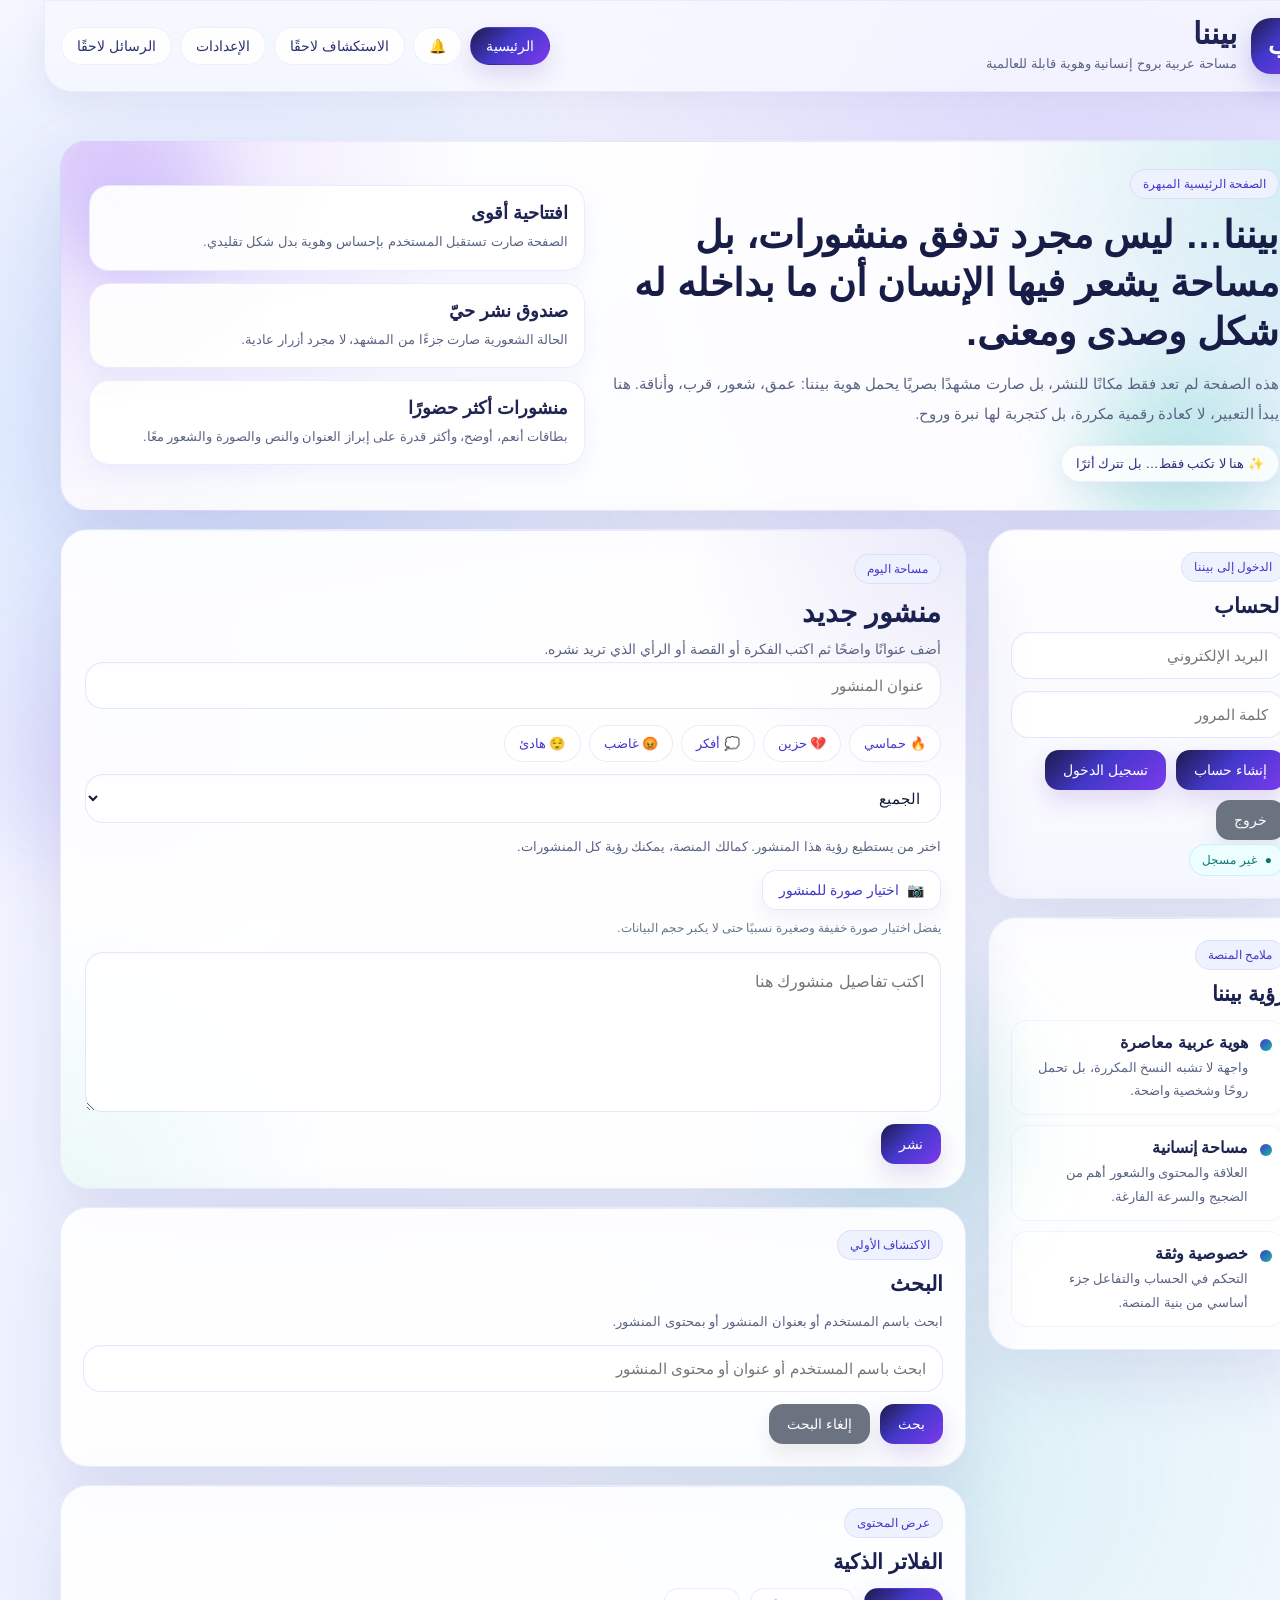
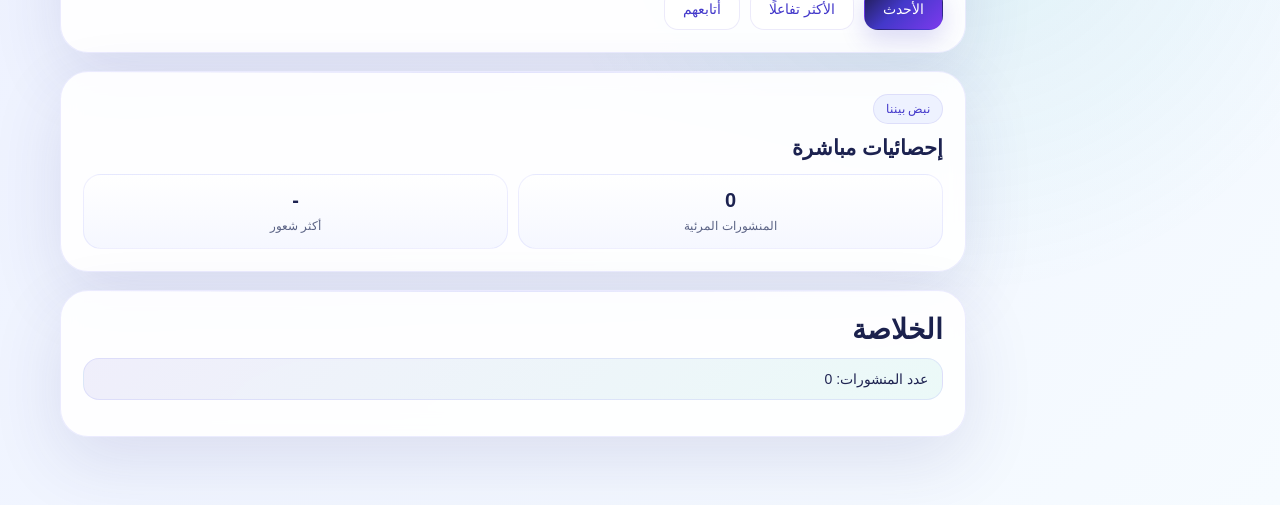
==== index.html @ 28aae9a3 "Update index.html" ====
<!DOCTYPE html>
<html lang="ar" dir="rtl">
<head>
<link rel="stylesheet" href="style.css">
  <meta charset="UTF-8" />
  <meta name="viewport" content="width=device-width, initial-scale=1.0" />
  <title>بيننا</title>

  <script src="https://www.gstatic.com/firebasejs/8.10.1/firebase-app.js"></script>
  <script src="https://www.gstatic.com/firebasejs/8.10.1/firebase-auth.js"></script>
  <script src="https://www.gstatic.com/firebasejs/8.10.1/firebase-firestore.js"></script>

  <style>
    :root {
      --bg-main:
        radial-gradient(circle at 15% 20%, rgba(59,130,246,0.18), transparent 25%),
        radial-gradient(circle at 85% 10%, rgba(139,92,246,0.16), transparent 28%),
        radial-gradient(circle at 75% 70%, rgba(20,184,166,0.10), transparent 24%),
        linear-gradient(135deg, #f8f9ff 0%, #eef2ff 45%, #f6fbff 100%);
      --card-bg: rgba(255, 255, 255, 0.90);
      --card-border: rgba(99, 102, 241, 0.12);
      --text-main: #131a33;
      --text-soft: #5b6385;
      --primary: linear-gradient(135deg, #1e1b4b 0%, #4338ca 45%, #7c3aed 100%);
      --accent: #14b8a6;
      --danger: #dc2626;
      --danger-hover: #b91c1c;
      --warning: #d97706;
      --warning-hover: #b45309;
      --success: #059669;
      --success-hover: #047857;
      --muted-btn: #6b7280;
      --muted-btn-hover: #4b5563;
      --light-btn-text: #4338ca;
      --light-btn-hover: #e0e7ff;
      --shadow-lg: 0 24px 70px rgba(49, 46, 129, 0.12);
      --shadow-md: 0 12px 34px rgba(49, 46, 129, 0.08);
      --shadow-sm: 0 8px 20px rgba(49, 46, 129, 0.06);
      --radius-xl: 28px;
    }

    * {
      box-sizing: border-box;
    }

    body {
      margin: 0;
      font-family: Tahoma, Arial, sans-serif;
      background: var(--bg-main);
      color: var(--text-main);
      min-height: 100vh;
    }

    .app-shell {
      max-width: 1280px;
      margin: 0 auto;
      padding: 24px 16px 50px;
    }

    .topbar {
      position: sticky;
      top: 0;
      z-index: 100;
      backdrop-filter: blur(18px);
      background: rgba(248, 249, 255, 0.76);
      border: 1px solid rgba(99, 102, 241, 0.08);
      box-shadow: var(--shadow-md);
      border-radius: 0 0 28px 28px;
      margin-bottom: 24px;
    }

    .topbar-inner {
      max-width: 1280px;
      margin: 0 auto;
      padding: 16px;
      display: flex;
      align-items: center;
      justify-content: space-between;
      gap: 14px;
      flex-wrap: wrap;
    }

    .brand-wrap {
      display: flex;
      align-items: center;
      gap: 14px;
    }

    .brand-badge {
      width: 56px;
      height: 56px;
      border-radius: 20px;
      background: var(--primary);
      color: #fff;
      display: flex;
      align-items: center;
      justify-content: center;
      font-size: 24px;
      font-weight: bold;
      box-shadow: 0 12px 28px rgba(67, 56, 202, 0.26);
      flex-shrink: 0;
    }

    .brand-text h1 {
      margin: 0;
      font-size: 30px;
      line-height: 1.1;
      color: #1f2452;
    }

    .brand-text p {
      margin: 4px 0 0;
      color: var(--text-soft);
      font-size: 13px;
      line-height: 1.6;
    }

    .nav-pills {
      display: flex;
      gap: 8px;
      flex-wrap: wrap;
      align-items: center;
    }

    .nav-pill,
    .icon-nav-btn {
      border: none;
      border-radius: 999px;
      padding: 10px 15px;
      background: rgba(255, 255, 255, 0.86);
      color: #2b3170;
      font-size: 14px;
      cursor: pointer;
      border: 1px solid rgba(99, 102, 241, 0.10);
      box-shadow: none;
      position: relative;
    }

    .nav-pill:hover,
    .icon-nav-btn:hover {
      transform: translateY(-1px);
    }

    .nav-pill.active-nav,
    .icon-nav-btn.active-nav {
      background: var(--primary);
      color: #fff;
      box-shadow: 0 10px 24px rgba(91, 33, 182, 0.16);
    }

    .notif-badge {
      position: absolute;
      top: -6px;
      left: -4px;
      min-width: 22px;
      height: 22px;
      border-radius: 999px;
      background: #dc2626;
      color: #fff;
      display: flex;
      align-items: center;
      justify-content: center;
      font-size: 11px;
      font-weight: bold;
      padding: 0 6px;
      border: 2px solid #fff;
    }

    .page-grid {
      display: grid;
      grid-template-columns: 320px minmax(0, 1fr);
      gap: 22px;
      align-items: start;
    }

    .sidebar,
    .content {
      min-width: 0;
    }

    .panel {
      background: var(--card-bg);
      border: 1px solid var(--card-border);
      border-radius: var(--radius-xl);
      box-shadow: var(--shadow-lg);
      padding: 22px;
      margin-bottom: 18px;
      backdrop-filter: blur(10px);
      position: relative;
      overflow: hidden;
    }

    .panel::before {
      content: "";
      position: absolute;
      inset: 0 auto auto 0;
      width: 100%;
      height: 1px;
      background: linear-gradient(90deg, transparent, rgba(99,102,241,0.18), transparent);
    }

    .panel.hero-panel {
      background:
        radial-gradient(circle at top right, rgba(20, 184, 166, 0.14), transparent 28%),
        radial-gradient(circle at top left, rgba(124, 58, 237, 0.16), transparent 32%),
        radial-gradient(circle at center right, rgba(59,130,246,0.10), transparent 25%),
        rgba(255,255,255,0.90);
      padding: 28px;
    }

    .hero-grid {
      display: grid;
      grid-template-columns: 1.15fr 0.85fr;
      gap: 22px;
      align-items: center;
      position: relative;
      z-index: 1;
    }

    .hero-spot {
      position: absolute;
      width: 180px;
      height: 180px;
      border-radius: 50%;
      filter: blur(40px);
      opacity: 0.22;
      pointer-events: none;
    }

    .hero-spot.one {
      top: -40px;
      left: -20px;
      background: #8b5cf6;
    }

    .hero-spot.two {
      bottom: -40px;
      right: 40px;
      background: #14b8a6;
    }

    .panel-title {
      margin: 0 0 14px;
      font-size: 21px;
      color: #1c2250;
      position: relative;
      z-index: 1;
    }

    .section-kicker {
      display: inline-flex;
      align-items: center;
      gap: 8px;
      background: #eef2ff;
      color: #4338ca;
      padding: 7px 12px;
      border-radius: 999px;
      font-size: 12px;
      margin-bottom: 12px;
      border: 1px solid rgba(67, 56, 202, 0.10);
      position: relative;
      z-index: 1;
    }

    .hero-title {
      font-size: 38px;
      margin: 0 0 12px;
      line-height: 1.28;
      color: #171d47;
      position: relative;
      z-index: 1;
    }

    .hero-text {
      margin: 0 0 16px;
      color: var(--text-soft);
      line-height: 2;
      font-size: 15px;
      position: relative;
      z-index: 1;
    }

    .hero-callout {
      display: inline-flex;
      gap: 8px;
      align-items: center;
      background: rgba(255,255,255,0.84);
      color: #312e81;
      border: 1px solid rgba(99,102,241,0.10);
      padding: 10px 14px;
      border-radius: 999px;
      font-size: 13px;
      box-shadow: var(--shadow-sm);
      position: relative;
      z-index: 1;
    }

    .hero-boxes {
      display: grid;
      gap: 12px;
      position: relative;
      z-index: 1;
    }

    .mini-stat {
      background: rgba(255,255,255,0.92);
      border: 1px solid rgba(99, 102, 241, 0.12);
      border-radius: 20px;
      padding: 16px;
      box-shadow: 0 10px 24px rgba(99, 102, 241, 0.08);
    }

    .mini-stat strong {
      display: block;
      font-size: 18px;
      margin-bottom: 6px;
      color: #1f2452;
    }

    .mini-stat span {
      color: var(--text-soft);
      font-size: 13px;
      line-height: 1.8;
    }

    .stats-grid {
      display: grid;
      grid-template-columns: repeat(2, 1fr);
      gap: 10px;
    }

    .profile-stat-card {
      background: linear-gradient(180deg, rgba(255,255,255,0.96), rgba(245,247,255,0.96));
      border: 1px solid rgba(99, 102, 241, 0.10);
      border-radius: 18px;
      padding: 14px;
      text-align: center;
    }

    .profile-stat-card strong {
      display: block;
      font-size: 20px;
      color: #1c2250;
      margin-bottom: 4px;
    }

    .profile-stat-card span {
      font-size: 12px;
      color: var(--text-soft);
    }

    .profile-identity {
      background: linear-gradient(135deg, rgba(67,56,202,0.06), rgba(20,184,166,0.06));
      border: 1px solid rgba(99, 102, 241, 0.10);
      border-radius: 22px;
      padding: 18px;
      margin-bottom: 14px;
    }

    .profile-avatar {
      width: 68px;
      height: 68px;
      border-radius: 22px;
      background: var(--primary);
      color: #fff;
      display: flex;
      align-items: center;
      justify-content: center;
      font-size: 28px;
      font-weight: bold;
      margin-bottom: 12px;
      box-shadow: 0 10px 24px rgba(91, 33, 182, 0.22);
    }

    .profile-big-name {
      font-size: 20px;
      font-weight: bold;
      color: #1d2450;
      margin-bottom: 6px;
      line-height: 1.5;
    }

    .profile-big-email {
      color: var(--text-soft);
      font-size: 13px;
      word-break: break-word;
      line-height: 1.8;
    }

    .profile-line {
      margin-bottom: 8px;
      color: var(--text-main);
      line-height: 1.8;
      word-break: break-word;
    }

    .profile-line strong {
      color: #1d2450;
    }

    .row {
      display: flex;
      gap: 10px;
      flex-wrap: wrap;
      margin-bottom: 12px;
    }

    .field-grid {
      display: grid;
      gap: 14px;
    }

    .setting-box {
      background: rgba(255,255,255,0.84);
      border: 1px solid rgba(99,102,241,0.10);
      border-radius: 18px;
      padding: 16px;
    }

    .setting-box h4 {
      margin: 0 0 6px;
      font-size: 17px;
      color: #1d2450;
    }

    .setting-box p {
      margin: 0 0 12px;
      color: var(--text-soft);
      font-size: 13px;
      line-height: 1.8;
    }

    .radio-group {
      display: grid;
      gap: 10px;
      margin-top: 8px;
    }

    .radio-item {
      display: flex;
      align-items: center;
      gap: 10px;
      background: #f8faff;
      border: 1px solid rgba(99,102,241,0.08);
      border-radius: 14px;
      padding: 12px;
    }

    .radio-item input[type="radio"],
    .radio-item input[type="checkbox"] {
      width: auto;
      min-width: auto;
      margin: 0;
      box-shadow: none;
    }

    input,
    textarea,
    select {
      width: 100%;
      border: 1px solid rgba(99, 102, 241, 0.16);
      border-radius: 18px;
      padding: 14px 16px;
      font-size: 15px;
      font-family: inherit;
      background: rgba(255, 255, 255, 0.92);
      color: var(--text-main);
      outline: none;
      transition: 0.2s ease;
      box-shadow: inset 0 1px 2px rgba(67, 56, 202, 0.03);
    }

    input:focus,
    textarea:focus,
    select:focus {
      border-color: rgba(67, 56, 202, 0.45);
      box-shadow: 0 0 0 4px rgba(99, 102, 241, 0.08);
    }

    textarea {
      resize: vertical;
      min-height: 110px;
      line-height: 1.9;
    }

    button {
      border: none;
      border-radius: 14px;
      padding: 12px 18px;
      font-family: inherit;
      font-size: 14px;
      cursor: pointer;
      color: #fff;
      background: var(--primary);
      transition: transform 0.15s ease, opacity 0.15s ease, box-shadow 0.15s ease;
      box-shadow: 0 10px 24px rgba(91, 33, 182, 0.16);
    }

    button:hover {
      transform: translateY(-1px);
      opacity: 0.96;
    }

    .full-btn {
      width: 100%;
    }

    .delete-btn {
      background: var(--danger);
      box-shadow: 0 10px 20px rgba(220, 38, 38, 0.16);
    }

    .delete-btn:hover {
      background: var(--danger-hover);
    }

    .edit-btn {
      background: var(--warning);
      box-shadow: 0 10px 20px rgba(217, 119, 6, 0.16);
    }

    .edit-btn:hover {
      background: var(--warning-hover);
    }

    .save-btn {
      background: var(--success);
      box-shadow: 0 10px 20px rgba(5, 150, 105, 0.16);
    }

    .save-btn:hover {
      background: var(--success-hover);
    }

    .cancel-btn,
    .back-btn,
    .following-btn {
      background: var(--muted-btn);
      box-shadow: 0 10px 20px rgba(107, 114, 128, 0.14);
    }

    .cancel-btn:hover,
    .back-btn:hover,
    .following-btn:hover {
      background: var(--muted-btn-hover);
    }

    .follow-btn,
    .comment-btn {
      background: linear-gradient(135deg, #2563eb, #4338ca);
    }

    .reply-btn {
      background: linear-gradient(135deg, #059669, #0f766e);
      padding: 10px 14px;
      font-size: 13px;
    }

    .profile-view-btn,
    .filter-btn,
    .like-btn,
    .mood-btn {
      background: rgba(255,255,255,0.88);
      color: var(--light-btn-text);
      box-shadow: none;
      border: 1px solid rgba(67, 56, 202, 0.10);
    }

    .profile-view-btn:hover,
    .filter-btn:hover,
    .like-btn:hover,
    .mood-btn:hover {
      background: var(--light-btn-hover);
    }

    .liked-btn,
    .active-filter,
    .active-mood {
      background: var(--primary);
      color: #fff;
      box-shadow: 0 10px 24px rgba(67,56,202,0.18);
    }

    .comment-delete-btn,
    .reply-delete-btn {
      background: var(--danger);
      padding: 8px 12px;
      font-size: 12px;
      box-shadow: none;
    }

    .auth-box-card {
      background: linear-gradient(180deg, rgba(255,255,255,0.95), rgba(245,247,255,0.95));
    }

    .status-badge {
      display: inline-flex;
      align-items: center;
      gap: 8px;
      background: #ecfeff;
      color: #0f766e;
      border: 1px solid rgba(20, 184, 166, 0.16);
      border-radius: 999px;
      padding: 8px 12px;
      font-size: 12px;
      margin-top: 4px;
    }

    .public-profile-card {
      background:
        radial-gradient(circle at top left, rgba(124, 58, 237, 0.10), transparent 30%),
        rgba(255,255,255,0.92);
    }

    .profile-badge {
      display: inline-block;
      background: #ede9fe;
      color: #6d28d9;
      border-radius: 999px;
      padding: 6px 12px;
      font-size: 12px;
      margin-bottom: 12px;
      border: 1px solid rgba(109, 40, 217, 0.10);
    }

    .composer-panel {
      background:
        radial-gradient(circle at 100% 0%, rgba(67,56,202,0.10), transparent 25%),
        radial-gradient(circle at 0% 100%, rgba(20,184,166,0.08), transparent 25%),
        rgba(255,255,255,0.92);
      padding: 24px;
    }

    .composer-panel textarea {
      min-height: 160px;
      transition: background 0.2s ease, border-color 0.2s ease, box-shadow 0.2s ease;
      font-size: 16px;
    }

    .helper-text {
      color: var(--text-soft);
      font-size: 13px;
      line-height: 1.8;
      margin: 0;
    }

    .search-note {
      color: #4338ca;
      font-size: 13px;
      margin-top: 6px;
      background: #eef2ff;
      border-radius: 12px;
      padding: 10px 12px;
      border: 1px solid rgba(67, 56, 202, 0.10);
    }

    .hidden {
      display: none !important;
    }

    .feed-header {
      display: flex;
      align-items: center;
      justify-content: space-between;
      gap: 12px;
      flex-wrap: wrap;
      margin-bottom: 12px;
    }

    .section-title {
      font-size: 28px;
      margin: 0;
      color: #1b214d;
    }

    .post-count {
      background: linear-gradient(135deg, rgba(67,56,202,0.08), rgba(20,184,166,0.08));
      border: 1px solid rgba(99, 102, 241, 0.12);
      border-radius: 16px;
      padding: 12px 14px;
      color: #1f2452;
      font-size: 14px;
      margin-bottom: 14px;
    }

    .post {
      background:
        radial-gradient(circle at top left, rgba(124,58,237,0.06), transparent 22%),
        linear-gradient(180deg, rgba(255,255,255,0.97), rgba(247,248,255,0.95));
      border: 1px solid rgba(99, 102, 241, 0.10);
      border-radius: 26px;
      padding: 20px;
      margin-bottom: 18px;
      box-shadow: 0 16px 36px rgba(99, 102, 241, 0.08);
      position: relative;
      overflow: hidden;
    }

    .post::after {
      content: "";
      position: absolute;
      top: 0;
      right: 0;
      width: 140px;
      height: 140px;
      background: radial-gradient(circle, rgba(99,102,241,0.08), transparent 65%);
      pointer-events: none;
    }

    .post-top {
      display: flex;
      justify-content: space-between;
      align-items: flex-start;
      gap: 14px;
      flex-wrap: wrap;
      margin-bottom: 14px;
      position: relative;
      z-index: 1;
    }

    .post-top-right {
      display: flex;
      gap: 8px;
      flex-wrap: wrap;
      align-items: center;
    }

    .post-author-wrap {
      display: flex;
      gap: 12px;
      align-items: flex-start;
    }

    .post-avatar {
      width: 52px;
      height: 52px;
      border-radius: 18px;
      background: var(--primary);
      color: #fff;
      display: flex;
      align-items: center;
      justify-content: center;
      font-size: 19px;
      font-weight: bold;
      flex-shrink: 0;
      box-shadow: 0 10px 22px rgba(91, 33, 182, 0.20);
    }

    .post-author {
      cursor: pointer;
      color: #1e2553;
      font-size: 17px;
      font-weight: bold;
      line-height: 1.5;
    }

    .post-author:hover {
      text-decoration: underline;
    }

    .post-time {
      color: var(--text-soft);
      font-size: 12px;
      margin-top: 6px;
    }

    .post-mood,
    .post-visibility {
      display: inline-flex;
      align-items: center;
      gap: 8px;
      padding: 7px 12px;
      border-radius: 999px;
      font-size: 13px;
      margin-bottom: 10px;
      margin-left: 6px;
      border: 1px solid rgba(99, 102, 241, 0.10);
      background: linear-gradient(135deg, rgba(255,255,255,0.96), rgba(239,246,255,0.96));
      color: #1f2452;
      position: relative;
      z-index: 1;
      box-shadow: var(--shadow-sm);
    }

    .post-badges {
      display: flex;
      gap: 8px;
      flex-wrap: wrap;
      margin-bottom: 6px;
    }

    .post-title {
      font-size: 24px;
      font-weight: bold;
      color: #151b47;
      margin: 8px 0 12px;
      line-height: 1.6;
      position: relative;
      z-index: 1;
      word-break: break-word;
    }

    .post-text {
      white-space: pre-wrap;
      word-break: break-word;
      line-height: 2.05;
      color: #1b214d;
      font-size: 16px;
      background: rgba(255,255,255,0.82);
      border: 1px solid rgba(99,102,241,0.08);
      border-radius: 20px;
      padding: 16px;
      position: relative;
      z-index: 1;
    }

    .post-image-box {
      margin-top: 14px;
      position: relative;
      z-index: 1;
    }

    .post-image {
      width: 100%;
      max-height: 520px;
      object-fit: contain;
      border-radius: 20px;
      border: 1px solid rgba(99, 102, 241, 0.10);
      background: #f8faff;
      display: block;
    }

    .post-actions {
      display: flex;
      gap: 8px;
      flex-wrap: wrap;
    }

    .edit-area {
      margin-top: 10px;
    }

    .post-bottom {
      display: flex;
      align-items: center;
      gap: 10px;
      flex-wrap: wrap;
      margin-top: 14px;
      position: relative;
      z-index: 1;
    }

    .likes-count {
      font-size: 14px;
      color: var(--text-soft);
      background: #f8faff;
      padding: 10px 12px;
      border-radius: 12px;
      border: 1px solid rgba(99,102,241,0.08);
    }

    .comments-box {
      margin-top: 16px;
      padding-top: 16px;
      border-top: 1px dashed rgba(99, 102, 241, 0.18);
      position: relative;
      z-index: 1;
    }

    .comment-input-box,
    .reply-input-box {
      display: flex;
      gap: 10px;
      flex-wrap: wrap;
      margin-bottom: 12px;
    }

    .comment-input-box input,
    .reply-input-box input {
      flex: 1;
      min-width: 220px;
    }

    .comment {
      background: rgba(255,255,255,0.86);
      border: 1px solid rgba(99,102,241,0.10);
      border-radius: 18px;
      padding: 14px;
      margin-bottom: 12px;
      box-shadow: var(--shadow-sm);
    }

    .comment-top,
    .reply-top {
      display: flex;
      justify-content: space-between;
      align-items: flex-start;
      gap: 10px;
      flex-wrap: wrap;
      margin-bottom: 8px;
    }

    .comment-name,
    .reply-name {
      font-weight: bold;
      font-size: 14px;
      cursor: pointer;
      color: #1d2450;
      line-height: 1.6;
    }

    .comment-name:hover,
    .reply-name:hover {
      text-decoration: underline;
    }

    .comment-time,
    .reply-time {
      color: var(--text-soft);
      font-size: 11px;
      margin-top: 4px;
    }

    .comment-text,
    .reply-text {
      white-space: pre-wrap;
      word-break: break-word;
      line-height: 1.9;
      font-size: 14px;
      color: #27305f;
    }

    .reply {
      background: linear-gradient(180deg, rgba(247,248,255,0.96), rgba(240,243,255,0.96));
      border: 1px solid rgba(99,102,241,0.10);
      border-radius: 16px;
      padding: 12px;
      margin-top: 10px;
      margin-right: 18px;
    }

    .replies-box {
      margin-top: 10px;
    }

    .empty {
      text-align: center;
      color: var(--text-soft);
      padding: 14px 0;
      background: rgba(248, 250, 255, 0.88);
      border: 1px dashed rgba(99, 102, 241, 0.18);
      border-radius: 14px;
      margin-top: 8px;
    }

    .feature-list {
      display: grid;
      gap: 10px;
    }

    .feature-item {
      display: flex;
      gap: 12px;
      align-items: flex-start;
      padding: 12px;
      border-radius: 16px;
      background: rgba(255,255,255,0.84);
      border: 1px solid rgba(99,102,241,0.08);
    }

    .feature-dot {
      width: 12px;
      height: 12px;
      border-radius: 50%;
      background: linear-gradient(135deg, #4338ca, #14b8a6);
      margin-top: 6px;
      flex-shrink: 0;
    }

    .feature-item strong {
      display: block;
      margin-bottom: 4px;
      color: #1d2450;
    }

    .feature-item span {
      color: var(--text-soft);
      font-size: 13px;
      line-height: 1.8;
    }

    .toolbar {
      display: flex;
      gap: 10px;
      flex-wrap: wrap;
      margin-top: 10px;
    }

    .settings-summary {
      display: grid;
      gap: 10px;
    }

    .summary-line {
      padding: 12px;
      border-radius: 14px;
      background: rgba(255,255,255,0.85);
      border: 1px solid rgba(99,102,241,0.08);
      color: #1d2450;
      line-height: 1.8;
    }

    .mood-box {
      display: flex;
      gap: 8px;
      flex-wrap: wrap;
      margin: 16px 0 12px;
    }

    .mood-btn {
      padding: 10px 14px;
      border-radius: 999px;
      font-size: 13px;
      position: relative;
      overflow: hidden;
    }

    .mood-happy {
      background: #fff7ed !important;
      border-color: #fdba74 !important;
      box-shadow: 0 0 0 4px rgba(251,146,60,0.08);
    }

    .mood-sad {
      background: #fef2f2 !important;
      border-color: #fca5a5 !important;
      box-shadow: 0 0 0 4px rgba(248,113,113,0.08);
    }

    .mood-thinking {
      background: #eff6ff !important;
      border-color: #93c5fd !important;
      box-shadow: 0 0 0 4px rgba(59,130,246,0.08);
    }

    .mood-angry {
      background: #fee2e2 !important;
      border-color: #f87171 !important;
      box-shadow: 0 0 0 4px rgba(239,68,68,0.08);
    }

    .mood-calm {
      background: #ecfdf5 !important;
      border-color: #86efac !important;
      box-shadow: 0 0 0 4px rgba(34,197,94,0.08);
    }

    .main-flow-glow {
      position: absolute;
      width: 220px;
      height: 220px;
      border-radius: 50%;
      filter: blur(55px);
      opacity: 0.14;
      pointer-events: none;
      z-index: 0;
    }

    .main-flow-glow.one {
      top: 120px;
      left: -60px;
      background: #8b5cf6;
    }

    .main-flow-glow.two {
      top: 480px;
      right: -40px;
      background: #14b8a6;
    }

    .file-input-wrap {
      margin-bottom: 12px;
    }

    .file-input-label {
      display: inline-flex;
      align-items: center;
      gap: 8px;
      padding: 11px 16px;
      border-radius: 14px;
      background: rgba(255,255,255,0.92);
      color: #4338ca;
      border: 1px solid rgba(67,56,202,0.12);
      cursor: pointer;
      font-size: 14px;
      box-shadow: var(--shadow-sm);
    }

    .file-input-label:hover {
      background: var(--light-btn-hover);
    }

    .file-input-hidden {
      display: none;
    }

    .preview-box {
      margin-top: 12px;
      background: rgba(255,255,255,0.86);
      border: 1px solid rgba(99,102,241,0.10);
      border-radius: 18px;
      padding: 14px;
    }

    .preview-box h4 {
      margin: 0 0 10px;
      font-size: 14px;
      color: #1d2450;
    }

    .preview-image {
      width: 100%;
      max-height: 420px;
      object-fit: contain;
      border-radius: 16px;
      border: 1px solid rgba(99,102,241,0.10);
      background: #f8faff;
      display: block;
    }

    .remove-image-btn {
      background: var(--danger);
      box-shadow: none;
      margin-top: 10px;
    }

    .composer-note {
      font-size: 12px;
      color: #64748b;
      line-height: 1.8;
      margin-top: 8px;
    }

    .notifications-list {
      display: grid;
      gap: 10px;
      margin-top: 10px;
    }

    .notification-item {
      background: rgba(255,255,255,0.88);
      border: 1px solid rgba(99,102,241,0.10);
      border-radius: 16px;
      padding: 14px;
      line-height: 1.8;
    }

    .notification-item.unread {
      background: #eef2ff;
      border-color: rgba(67,56,202,0.20);
    }

    .notification-time {
      color: var(--text-soft);
      font-size: 12px;
      margin-top: 6px;
    }

    .notification-text {
      color: #1b214d;
      font-size: 14px;
      white-space: pre-wrap;
      word-break: break-word;
    }

    @media (max-width: 980px) {
      .page-grid {
        grid-template-columns: 1fr;
      }

      .hero-grid {
        grid-template-columns: 1fr;
      }

      .topbar {
        border-radius: 0 0 18px 18px;
      }
    }

    @media (max-width: 640px) {
      .app-shell {
        padding: 16px 12px 28px;
      }

      .topbar-inner {
        padding: 14px 12px;
      }

      .brand-text h1 {
        font-size: 24px;
      }

      .hero-title {
        font-size: 28px;
      }

      .section-title {
        font-size: 22px;
      }

      .panel {
        padding: 16px;
        border-radius: 20px;
      }

      .post {
        padding: 14px;
      }

      .post-author-wrap,
      .post-top-right {
        width: 100%;
      }

      .post-top-right button,
      .post-actions button,
      .row button,
      .toolbar button,
      .remove-image-btn {
        width: 100%;
      }

      .stats-grid {
        grid-template-columns: 1fr 1fr;
      }

      .post-title {
        font-size: 20px;
      }
    }
  </style>
</head>
<body>

  <header class="topbar">
    <div class="topbar-inner">
      <div class="brand-wrap">
        <div class="brand-badge">ب</div>
        <div class="brand-text">
          <h1>بيننا</h1>
          <p>مساحة عربية بروح إنسانية وهوية قابلة للعالمية</p>
        </div>
      </div>

      <div class="nav-pills">
        <button id="homeNavBtn" class="nav-pill active-nav" onclick="goToFeed()">الرئيسية</button>
        <button id="notificationsNavBtn" class="icon-nav-btn" onclick="openNotifications()">
          🔔
          <span id="notifBadge" class="notif-badge hidden">0</span>
        </button>
        <button id="exploreNavBtn" class="nav-pill" type="button">الاستكشاف لاحقًا</button>
        <button id="settingsNavBtn" class="nav-pill" onclick="openSettings()">الإعدادات</button>
        <button id="messagesNavBtn" class="nav-pill" type="button">الرسائل لاحقًا</button>
      </div>
    </div>
  </header>

  <div class="app-shell">
    <div class="panel hero-panel" id="heroPanel">
      <div class="hero-spot one"></div>
      <div class="hero-spot two"></div>

      <div class="hero-grid">
        <div>
          <div class="section-kicker">الصفحة الرئيسية المبهرة</div>
          <h2 class="hero-title">بيننا… ليس مجرد تدفق منشورات، بل مساحة يشعر فيها الإنسان أن ما بداخله له شكل وصدى ومعنى.</h2>
          <p class="hero-text">
            هذه الصفحة لم تعد فقط مكانًا للنشر، بل صارت مشهدًا بصريًا يحمل هوية بيننا: عمق، شعور، قرب، وأناقة. هنا يبدأ التعبير، لا كعادة رقمية مكررة، بل كتجربة لها نبرة وروح.
          </p>
          <div class="hero-callout">✨ هنا لا تكتب فقط… بل تترك أثرًا</div>
        </div>

        <div class="hero-boxes">
          <div class="mini-stat">
            <strong>افتتاحية أقوى</strong>
            <span>الصفحة صارت تستقبل المستخدم بإحساس وهوية بدل شكل تقليدي.</span>
          </div>
          <div class="mini-stat">
            <strong>صندوق نشر حيّ</strong>
            <span>الحالة الشعورية صارت جزءًا من المشهد، لا مجرد أزرار عادية.</span>
          </div>
          <div class="mini-stat">
            <strong>منشورات أكثر حضورًا</strong>
            <span>بطاقات أنعم، أوضح، وأكثر قدرة على إبراز العنوان والنص والصورة والشعور معًا.</span>
          </div>
        </div>
      </div>
    </div>

    <div class="page-grid">
      <aside class="sidebar">

        <div class="panel auth-box-card" id="authBox">
          <div class="section-kicker">الدخول إلى بيننا</div>
          <h3 class="panel-title">الحساب</h3>

          <div class="row">
            <input id="email" type="email" placeholder="البريد الإلكتروني">
          </div>

          <div class="row">
            <input id="password" type="password" placeholder="كلمة المرور">
          </div>

          <div class="toolbar">
            <button onclick="register()">إنشاء حساب</button>
            <button onclick="login()">تسجيل الدخول</button>
            <button class="cancel-btn" onclick="logout()">خروج</button>
          </div>

          <div class="status-badge" id="userStatusBadge">
            <span>●</span>
            <span id="user">غير مسجل</span>
          </div>
        </div>

        <div id="profileSection" class="panel hidden">
          <div class="section-kicker">مساحتك الشخصية</div>
          <h3 class="panel-title">حسابي</h3>

          <div class="profile-identity">
            <div class="profile-avatar" id="profileAvatar">ب</div>
            <div class="profile-big-name" id="profileUsername">-</div>
            <div class="profile-big-email" id="profileEmail">-</div>
          </div>

          <div class="stats-grid">
            <div class="profile-stat-card">
              <strong id="profileFollowers">0</strong>
              <span>المتابعون</span>
            </div>
            <div class="profile-stat-card">
              <strong id="profileFollowing">0</strong>
              <span>أتابع</span>
            </div>
          </div>

          <div class="profile-line" style="margin-top: 14px;">
            <strong>النبذة:</strong>
            <span id="profileBio">-</span>
          </div>

          <div class="toolbar">
            <button class="full-btn" onclick="openSettings()">فتح الإعدادات</button>
          </div>
        </div>

        <div class="panel">
          <div class="section-kicker">ملامح المنصة</div>
          <h3 class="panel-title">رؤية بيننا</h3>

          <div class="feature-list">
            <div class="feature-item">
              <div class="feature-dot"></div>
              <div>
                <strong>هوية عربية معاصرة</strong>
                <span>واجهة لا تشبه النسخ المكررة، بل تحمل روحًا وشخصية واضحة.</span>
              </div>
            </div>

            <div class="feature-item">
              <div class="feature-dot"></div>
              <div>
                <strong>مساحة إنسانية</strong>
                <span>العلاقة والمحتوى والشعور أهم من الضجيج والسرعة الفارغة.</span>
              </div>
            </div>

            <div class="feature-item">
              <div class="feature-dot"></div>
              <div>
                <strong>خصوصية وثقة</strong>
                <span>التحكم في الحساب والتفاعل جزء أساسي من بنية المنصة.</span>
              </div>
            </div>
          </div>
        </div>
      </aside>

      <main class="content" style="position: relative;">
        <div class="main-flow-glow one"></div>
        <div class="main-flow-glow two"></div>

        <div id="settingsSection" class="panel hidden">
          <div class="toolbar">
            <button class="back-btn" onclick="goToFeed()">الرجوع للرئيسية</button>
          </div>

          <div class="section-kicker">الإعدادات الأساسية</div>
          <h3 class="panel-title">إعدادات الحساب والخصوصية</h3>
          <p class="helper-text">من هنا يتحكم المستخدم في معلوماته الأساسية وبعض إعدادات الخصوصية الأولية داخل بيننا.</p>

          <div class="field-grid" style="margin-top: 14px;">
            <div class="setting-box">
              <h4>بيانات الحساب</h4>
              <p>عدّل الاسم الظاهر والنبذة التي تعبر عنك داخل المنصة.</p>

              <div class="row">
                <input id="settingsUsernameInput" placeholder="اسم المستخدم">
              </div>

              <div class="row">
                <textarea id="settingsBioInput" placeholder="اكتب نبذة قصيرة عنك"></textarea>
              </div>
            </div>

            <div class="setting-box">
              <h4>إظهار البريد في الملف الشخصي العام</h4>
              <p>يمكنك اختيار ما إذا كنت تريد أن يظهر بريدك داخل الملف الشخصي العام أم لا.</p>

              <div class="radio-group">
                <label class="radio-item">
                  <input type="radio" name="showEmailPublic" id="showEmailYes" value="yes">
                  <span>نعم، أظهر البريد في الملف الشخصي العام</span>
                </label>

                <label class="radio-item">
                  <input type="radio" name="showEmailPublic" id="showEmailNo" value="no">
                  <span>لا، أخفِ البريد من الملف الشخصي العام</span>
                </label>
              </div>
            </div>

            <div class="setting-box">
              <h4>من يستطيع التعليق على منشوراتي؟</h4>
              <p>هذا الإعداد يطبق فعليًا على صندوق التعليقات في المنشورات.</p>

              <div class="radio-group">
                <label class="radio-item">
                  <input type="radio" name="allowComments" id="allowCommentsAll" value="all">
                  <span>الجميع يستطيع التعليق</span>
                </label>

                <label class="radio-item">
                  <input type="radio" name="allowComments" id="allowCommentsFollowers" value="followers">
                  <span>المتابعون فقط يستطيعون التعليق</span>
                </label>
              </div>
            </div>

            <div class="setting-box">
              <h4>ملخص الإعدادات الحالية</h4>
              <p>عرض سريع لما هو مفعّل الآن في حسابك.</p>

              <div class="settings-summary">
                <div class="summary-line"><strong>البريد العام:</strong> <span id="settingsSummaryEmail">-</span></div>
                <div class="summary-line"><strong>التعليقات:</strong> <span id="settingsSummaryComments">-</span></div>
              </div>
            </div>
          </div>

          <div class="toolbar" style="margin-top: 14px;">
            <button class="save-btn" onclick="saveSettings()">حفظ الإعدادات</button>
            <button class="cancel-btn" onclick="loadSettingsForm()">إعادة تحميل القيم</button>
          </div>
        </div>

        <div id="notificationsSection" class="panel hidden">
          <div class="toolbar">
            <button class="back-btn" onclick="goToFeed()">الرجوع للرئيسية</button>
          </div>

          <div class="section-kicker">الإشعارات</div>
          <h3 class="panel-title">كل ما فاتك</h3>
          <p class="helper-text">هنا تظهر إشعارات اللايكات والتعليقات والردود والمتابعة.</p>

          <div id="notificationsList" class="notifications-list"></div>
        </div>

        <div id="publicProfileSection" class="panel public-profile-card hidden">
          <div class="toolbar">
            <button class="back-btn" onclick="goToFeed()">الرجوع للرئيسية</button>
          </div>

          <div class="profile-badge" id="publicProfileBadge">الملف الشخصي</div>
          <h3 class="panel-title" id="publicProfileName">-</h3>

          <div class="profile-line"><strong>النبذة:</strong> <span id="publicProfileBio">-</span></div>
          <div class="profile-line" id="publicProfileEmailLine"><strong>البريد:</strong> <span id="publicProfileEmail">-</span></div>
          <div class="profile-line"><strong>المتابعون:</strong> <span id="publicProfileFollowers">0</span></div>
          <div class="profile-line"><strong>أتابع:</strong> <span id="publicProfileFollowing">0</span></div>
          <div class="profile-line"><strong>عدد المنشورات المرئية:</strong> <span id="publicProfilePostsCount">0</span></div>

          <div class="toolbar" id="publicProfileActions"></div>
        </div>

        <div id="composerSection" class="panel composer-panel">
          <div class="section-kicker">مساحة اليوم</div>
          <h3 class="panel-title" style="font-size: 28px; margin-bottom: 8px;">منشور جديد</h3>
          <p class="helper-text" style="font-size:14px;">أضف عنوانًا واضحًا ثم اكتب الفكرة أو القصة أو الرأي الذي تريد نشره.</p>

          <div class="row">
            <input id="postTitleInput" placeholder="عنوان المنشور">
          </div>

          <div class="mood-box">
            <button type="button" class="mood-btn" onclick="setMood('happy', this)">🔥 حماسي</button>
            <button type="button" class="mood-btn" onclick="setMood('sad', this)">💔 حزين</button>
            <button type="button" class="mood-btn" onclick="setMood('thinking', this)">💭 أفكر</button>
            <button type="button" class="mood-btn" onclick="setMood('angry', this)">😡 غاضب</button>
            <button type="button" class="mood-btn" onclick="setMood('calm', this)">😌 هادئ</button>
          </div>

          <div class="row">
            <select id="postVisibility">
              <option value="public">الجميع</option>
              <option value="followers">المتابعون</option>
              <option value="followers_followers">متابعو المتابعين</option>
              <option value="only_me">أنا فقط</option>
            </select>
          </div>

          <div class="helper-text" style="margin-bottom: 12px;">
            اختر من يستطيع رؤية هذا المنشور. كمالك المنصة، يمكنك رؤية كل المنشورات.
          </div>

          <div class="file-input-wrap">
            <label class="file-input-label" for="postImageInput">
              <span>📷</span>
              <span>اختيار صورة للمنشور</span>
            </label>
            <input class="file-input-hidden" id="postImageInput" type="file" accept="image/*">
            <div class="composer-note">يفضل اختيار صورة خفيفة وصغيرة نسبيًا حتى لا يكبر حجم البيانات.</div>
          </div>

          <div id="imagePreviewBox" class="preview-box hidden">
            <h4>معاينة الصورة قبل النشر</h4>
            <img id="imagePreview" class="preview-image" src="" alt="معاينة الصورة">
            <button class="remove-image-btn" onclick="removeSelectedImage()">حذف الصورة المختارة</button>
          </div>

          <div class="row" style="margin-top: 12px;">
            <textarea id="text" placeholder="اكتب تفاصيل منشورك هنا"></textarea>
          </div>

          <div class="toolbar">
            <button onclick="sendPost()">نشر</button>
          </div>
        </div>

        <div id="searchSection" class="panel">
          <div class="section-kicker">الاكتشاف الأولي</div>
          <h3 class="panel-title">البحث</h3>
          <p class="helper-text">ابحث باسم المستخدم أو بعنوان المنشور أو بمحتوى المنشور.</p>

          <div class="row" style="margin-top: 12px;">
            <input id="searchInput" placeholder="ابحث باسم المستخدم أو عنوان أو محتوى المنشور">
          </div>

          <div class="toolbar">
            <button onclick="searchPosts()">بحث</button>
            <button class="cancel-btn" onclick="clearSearch()">إلغاء البحث</button>
          </div>

          <div id="searchStatus" class="search-note hidden"></div>
        </div>

        <div id="feedFiltersSection" class="panel">
          <div class="section-kicker">عرض المحتوى</div>
          <h3 class="panel-title">الفلاتر الذكية</h3>

          <div class="toolbar">
            <button id="latestBtn" class="filter-btn active-filter" onclick="setAdvancedFilter('latest')">الأحدث</button>
            <button id="topBtn" class="filter-btn" onclick="setAdvancedFilter('top')">الأكثر تفاعلًا</button>
            <button id="followingBtn" class="filter-btn" onclick="setAdvancedFilter('following')">أتابعهم</button>
          </div>
        </div>

        <div id="pulseBox" class="panel">
          <div class="section-kicker">نبض بيننا</div>
          <h3 class="panel-title">إحصائيات مباشرة</h3>

          <div class="stats-grid">
            <div class="profile-stat-card">
              <strong id="pulsePosts">0</strong>
              <span>المنشورات المرئية</span>
            </div>

            <div class="profile-stat-card">
              <strong id="pulseMood">-</strong>
              <span>أكثر شعور</span>
            </div>
          </div>
        </div>

        <div class="panel">
          <div class="feed-header">
            <h3 id="postsTitle" class="section-title">الخلاصة</h3>
          </div>

          <div id="postCount" class="post-count">عدد المنشورات: 0</div>
          <div id="posts"></div>
        </div>
      </main>
    </div>
  </div>

  <script>
    const firebaseConfig = {
      apiKey: "AIzaSyA_pNFhFcOArArEmKlIiQ-pAlIVXdOM1T8",
      authDomain: "baynna-9884f.firebaseapp.com",
      projectId: "baynna-9884f",
      storageBucket: "baynna-9884f.firebasestorage.app",
      messagingSenderId: "377002437252",
      appId: "1:377002437252:web:dc7f507818e8abace970d1",
      measurementId: "G-BLH1DN1XEL"
    };

    firebase.initializeApp(firebaseConfig);

    const auth = firebase.auth();
    const db = firebase.firestore();

    const ADMIN_EMAILS = ["khayder266@gmail.com"];

    let currentPosts = [];
    let currentComments = {};
    let currentReplies = {};
    let currentNotifications = [];
    let currentNotificationsUnsubscribe = null;
    let editingPostId = null;
    let currentFilter = "all";
    let currentAdvancedFilter = "latest";
    let usersMap = {};
    let currentUserProfile = null;
    let followersCountMap = {};
    let followingCountMap = {};
    let currentFollowingMap = {};
    let followerUserMap = {};
    let followingUserMap = {};
    let watchedUserCounts = {};
    let currentFollowingUnsubscribe = null;
    let currentView = "feed";
    let selectedProfileUid = null;
    let searchText = "";
    let currentMood = "";
    let selectedImageBase64 = "";

    const imageInputEl = document.getElementById("postImageInput");
    if (imageInputEl) {
      imageInputEl.addEventListener("change", handleImageSelection);
    }

    db.collection("users").onSnapshot(function(snapshot) {
      usersMap = {};

      snapshot.forEach(function(doc) {
        const data = doc.data() || {};
        if (typeof data.showEmailPublic === "undefined") data.showEmailPublic = false;
        if (!data.allowComments) data.allowComments = "all";
        usersMap[doc.id] = data;

        if (!watchedUserCounts[doc.id]) {
          watchUserCounts(doc.id);
        }
      });

      updateProfileBox();
      updatePublicProfileBox();
      loadSettingsForm();
      renderPosts();
    }, function(error) {
      console.log(error.message);
    });

    function isAdminUser(user) {
      if (!user || !user.email) return false;
      return ADMIN_EMAILS.includes(String(user.email).toLowerCase());
    }

    function handleImageSelection(event) {
      const file = event.target.files && event.target.files[0];

      if (!file) {
        return;
      }

      if (!file.type.startsWith("image/")) {
        alert("اختر صورة فقط");
        event.target.value = "";
        return;
      }

      if (file.size > 900 * 1024) {
        alert("الصورة كبيرة جدًا. اختر صورة أصغر من 900KB تقريبًا.");
        event.target.value = "";
        return;
      }

      const reader = new FileReader();

      reader.onload = function(loadEvent) {
        selectedImageBase64 = loadEvent.target.result || "";
        updateImagePreview();
      };

      reader.onerror = function() {
        alert("تعذر قراءة الصورة");
        event.target.value = "";
      };

      reader.readAsDataURL(file);
    }

    function updateImagePreview() {
      const previewBox = document.getElementById("imagePreviewBox");
      const previewImage = document.getElementById("imagePreview");

      if (!previewBox || !previewImage) return;

      if (selectedImageBase64) {
        previewImage.src = selectedImageBase64;
        previewBox.classList.remove("hidden");
      } else {
        previewImage.src = "";
        previewBox.classList.add("hidden");
      }
    }

    function removeSelectedImage() {
      selectedImageBase64 = "";
      const input = document.getElementById("postImageInput");
      if (input) input.value = "";
      updateImagePreview();
    }

    function register() {
      const email = document.getElementById("email").value.trim();
      const password = document.getElementById("password").value.trim();

      if (!email || !password) {
        alert("اكتب البريد وكلمة المرور");
        return;
      }

      auth.createUserWithEmailAndPassword(email, password)
        .then(function(result) {
          return db.collection("users").doc(result.user.uid).set({
            uid: result.user.uid,
            email: result.user.email,
            username: "",
            bio: "",
            createdAt: Date.now(),
            showEmailPublic: false,
            allowComments: "all"
          });
        })
        .then(function() {
          alert("تم إنشاء الحساب");
        })
        .catch(function(error) {
          alert(error.message);
        });
    }

    function login() {
      const email = document.getElementById("email").value.trim();
      const password = document.getElementById("password").value.trim();

      if (!email || !password) {
        alert("اكتب البريد وكلمة المرور");
        return;
      }

      auth.signInWithEmailAndPassword(email, password)
        .catch(function(error) {
          alert(error.message);
        });
    }

    function logout() {
      auth.signOut()
        .then(function() {
          document.getElementById("user").innerText = "غير مسجل";
          editingPostId = null;
          currentFilter = "all";
          currentAdvancedFilter = "latest";
          currentUserProfile = null;
          currentFollowingMap = {};
          currentNotifications = [];
          currentView = "feed";
          selectedProfileUid = null;
          searchText = "";
          currentMood = "";
          document.getElementById("searchInput").value = "";
          document.getElementById("text").value = "";
          document.getElementById("postTitleInput").value = "";
          document.getElementById("postVisibility").value = "public";
          clearMoodSelection();
          removeSelectedImage();
          updateSearchStatus();
          updateNotificationBadge();

          if (currentFollowingUnsubscribe) {
            currentFollowingUnsubscribe();
            currentFollowingUnsubscribe = null;
          }

          if (currentNotificationsUnsubscribe) {
            currentNotificationsUnsubscribe();
            currentNotificationsUnsubscribe = null;
          }

          updateAdvancedFilterButtons();
          updateProfileBox();
          updatePublicProfileBox();
          updateUserStatusBadge();
          updateNavButtons();
          renderPosts();
        })
        .catch(function(error) {
          alert(error.message);
        });
    }

    auth.onAuthStateChanged(function(user) {
      if (user) {
        document.getElementById("user").innerText = "مسجل";
        ensureUserProfile(user);
        watchCurrentUserFollowing(user.uid);
        watchNotifications(user.uid);
      } else {
        document.getElementById("user").innerText = "غير مسجل";
        currentUserProfile = null;
        currentFollowingMap = {};
        currentNotifications = [];

        if (currentFollowingUnsubscribe) {
          currentFollowingUnsubscribe();
          currentFollowingUnsubscribe = null;
        }

        if (currentNotificationsUnsubscribe) {
          currentNotificationsUnsubscribe();
          currentNotificationsUnsubscribe = null;
        }
      }

      if (!user && currentFilter === "mine") {
        currentFilter = "all";
      }

      updateAdvancedFilterButtons();
      updateProfileBox();
      updatePublicProfileBox();
      updateUserStatusBadge();
      updateNavButtons();
      updateNotificationBadge();
      renderPosts();
    });

    function updateUserStatusBadge() {
      const userText = document.getElementById("user").innerText;
      const badge = document.getElementById("userStatusBadge");

      if (userText === "مسجل") {
        badge.style.background = "#ecfdf5";
        badge.style.color = "#047857";
        badge.style.borderColor = "rgba(5, 150, 105, 0.16)";
      } else {
        badge.style.background = "#f8fafc";
        badge.style.color = "#475569";
        badge.style.borderColor = "rgba(148, 163, 184, 0.18)";
      }
    }

    function updateNavButtons() {
      const homeBtn = document.getElementById("homeNavBtn");
      const settingsBtn = document.getElementById("settingsNavBtn");
      const notifBtn = document.getElementById("notificationsNavBtn");

      homeBtn.className = currentView === "feed" || currentView === "profile" ? "nav-pill active-nav" : "nav-pill";
      settingsBtn.className = currentView === "settings" ? "nav-pill active-nav" : "nav-pill";
      notifBtn.className = currentView === "notifications" ? "icon-nav-btn active-nav" : "icon-nav-btn";
    }

    function watchCurrentUserFollowing(uid) {
      if (currentFollowingUnsubscribe) {
        currentFollowingUnsubscribe();
      }

      currentFollowingUnsubscribe = db.collection("users")
        .doc(uid)
        .collection("following")
        .onSnapshot(function(snapshot) {
          currentFollowingMap = {};
          snapshot.forEach(function(doc) {
            currentFollowingMap[doc.id] = true;
          });
          updateProfileBox();
          updatePublicProfileBox();
          loadSettingsForm();
          renderPosts();
        }, function(error) {
          console.log(error.message);
        });
    }

    function watchNotifications(uid) {
      if (currentNotificationsUnsubscribe) {
        currentNotificationsUnsubscribe();
      }

      currentNotificationsUnsubscribe = db.collection("users")
        .doc(uid)
        .collection("notifications")
        .orderBy("time", "desc")
        .onSnapshot(function(snapshot) {
          currentNotifications = [];
          snapshot.forEach(function(doc) {
            currentNotifications.push({
              id: doc.id,
              data: doc.data()
            });
          });
          updateNotificationBadge();
          if (currentView === "notifications") {
            renderNotifications();
          }
        }, function(error) {
          console.log(error.message);
        });
    }

    function updateNotificationBadge() {
      const badge = document.getElementById("notifBadge");
      if (!badge) return;

      const unreadCount = currentNotifications.filter(function(item) {
        return !(item.data && item.data.read);
      }).length;

      if (unreadCount > 0) {
        badge.innerText = unreadCount > 99 ? "99+" : unreadCount;
        badge.classList.remove("hidden");
      } else {
        badge.innerText = "0";
        badge.classList.add("hidden");
      }
    }

    function createNotification(targetUid, payload) {
      if (!targetUid) return;
      db.collection("users")
        .doc(targetUid)
        .collection("notifications")
        .add(payload)
        .catch(function(error) {
          console.log(error.message);
        });
    }

    function markNotificationsRead() {
      const user = auth.currentUser;
      if (!user) return;

      const unreadItems = currentNotifications.filter(function(item) {
        return !(item.data && item.data.read);
      });

      unreadItems.forEach(function(item) {
        db.collection("users")
          .doc(user.uid)
          .collection("notifications")
          .doc(item.id)
          .update({ read: true })
          .catch(function(error) {
            console.log(error.message);
          });
      });
    }

    function openNotifications() {
      const user = auth.currentUser;
      if (!user) {
        alert("سجل الدخول أولاً");
        return;
      }

      currentView = "notifications";
      selectedProfileUid = null;
      updateNavButtons();
      renderNotifications();
      renderPosts();
      markNotificationsRead();
      window.scrollTo({ top: 0, behavior: "smooth" });
    }

    function renderNotifications() {
      const list = document.getElementById("notificationsList");
      if (!list) return;

      if (!currentNotifications.length) {
        list.innerHTML = "<div class='empty'>لا توجد إشعارات</div>";
        return;
      }

      let html = "";
      currentNotifications.forEach(function(item) {
        const data = item.data || {};
        html +=
          "<div class='notification-item " + (data.read ? "" : "unread") + "'>" +
            "<div class='notification-text'>" + escapeHtml(data.text || "إشعار جديد") + "</div>" +
            "<div class='notification-time'>" + formatTime(data.time) + "</div>" +
          "</div>";
      });

      list.innerHTML = html;
    }

    function watchUserCounts(userId) {
      watchedUserCounts[userId] = true;

      db.collection("users")
        .doc(userId)
        .collection("followers")
        .onSnapshot(function(snapshot) {
          followersCountMap[userId] = snapshot.size;
          followerUserMap[userId] = {};
          snapshot.forEach(function(doc) {
            followerUserMap[userId][doc.id] = true;
          });
          updateProfileBox();
          updatePublicProfileBox();
          renderPosts();
        }, function(error) {
          console.log(error.message);
        });

      db.collection("users")
        .doc(userId)
        .collection("following")
        .onSnapshot(function(snapshot) {
          followingCountMap[userId] = snapshot.size;
          followingUserMap[userId] = {};
          snapshot.forEach(function(doc) {
            followingUserMap[userId][doc.id] = true;
          });
          updateProfileBox();
          updatePublicProfileBox();
          renderPosts();
        }, function(error) {
          console.log(error.message);
        });
    }

    function ensureUserProfile(user) {
      db.collection("users").doc(user.uid).get()
        .then(function(doc) {
          if (!doc.exists) {
            return db.collection("users").doc(user.uid).set({
              uid: user.uid,
              email: user.email || "",
              username: "",
              bio: "",
              createdAt: Date.now(),
              showEmailPublic: false,
              allowComments: "all"
            });
          }

          const data = doc.data() || {};
          const updates = {};

          if (typeof data.showEmailPublic === "undefined") {
            updates.showEmailPublic = false;
          }

          if (!data.allowComments) {
            updates.allowComments = "all";
          }

          if (Object.keys(updates).length > 0) {
            return db.collection("users").doc(user.uid).update(updates);
          }
        })
        .then(function() {
          currentUserProfile = usersMap[user.uid] || null;
          updateProfileBox();
          updatePublicProfileBox();
          loadSettingsForm();
          renderPosts();
        })
        .catch(function(error) {
          alert(error.message);
        });
    }

    function getInitialLetter(name) {
      if (!name) return "ب";
      const cleaned = String(name).trim();
      if (!cleaned) return "ب";
      return cleaned.charAt(0).toUpperCase();
    }

    function getMoodIcon(mood) {
      switch (mood) {
        case "happy": return "🔥";
        case "sad": return "💔";
        case "thinking": return "💭";
        case "angry": return "😡";
        case "calm": return "😌";
        default: return "";
      }
    }

    function getMoodLabel(mood) {
      switch (mood) {
        case "happy": return "حماسي";
        case "sad": return "حزين";
        case "thinking": return "أفكر";
        case "angry": return "غاضب";
        case "calm": return "هادئ";
        default: return "";
      }
    }

    function getVisibilityLabel(visibility) {
      switch (visibility) {
        case "only_me": return "أنا فقط";
        case "followers": return "المتابعون";
        case "followers_followers": return "متابعو المتابعين";
        case "public":
        default:
          return "الجميع";
      }
    }

    function clearMoodClasses() {
      const textarea = document.getElementById("text");
      textarea.classList.remove("mood-happy", "mood-sad", "mood-thinking", "mood-angry", "mood-calm");
    }

    function clearMoodSelection() {
      currentMood = "";
      document.querySelectorAll(".mood-btn").forEach(function(btn) {
        btn.classList.remove("active-mood");
      });
      clearMoodClasses();
    }

    function setMood(mood, btn) {
      if (currentMood === mood && btn.classList.contains("active-mood")) {
        clearMoodSelection();
        return;
      }

      currentMood = mood;

      document.querySelectorAll(".mood-btn").forEach(function(item) {
        item.classList.remove("active-mood");
      });

      btn.classList.add("active-mood");
      clearMoodClasses();

      const textarea = document.getElementById("text");
      if (mood) {
        textarea.classList.add("mood-" + mood);
      }
    }

    function isFollowerOf(ownerUid, viewerUid) {
      if (!ownerUid || !viewerUid) return false;
      return !!(followerUserMap[ownerUid] && followerUserMap[ownerUid][viewerUid]);
    }

    function isFollowerOfFollower(ownerUid, viewerUid) {
      if (!ownerUid || !viewerUid) return false;

      const ownerFollowers = followerUserMap[ownerUid] || {};
      const ownerFollowerIds = Object.keys(ownerFollowers);

      for (let i = 0; i < ownerFollowerIds.length; i++) {
        const followerId = ownerFollowerIds[i];
        if (followerUserMap[followerId] && followerUserMap[followerId][viewerUid]) {
          return true;
        }
      }

      return false;
    }

    function canCurrentUserSeePost(postData) {
      const user = auth.currentUser;
      const visibility = postData && postData.visibility ? postData.visibility : "public";
      const ownerUid = postData && postData.uid ? postData.uid : "";

      if (user && isAdminUser(user)) {
        return true;
      }

      if (visibility === "public") {
        return true;
      }

      if (!user) {
        return false;
      }

      if (user.uid === ownerUid) {
        return true;
      }

      if (visibility === "only_me") {
        return false;
      }

      if (visibility === "followers") {
        return isFollowerOf(ownerUid, user.uid);
      }

      if (visibility === "followers_followers") {
        return isFollowerOf(ownerUid, user.uid) || isFollowerOfFollower(ownerUid, user.uid);
      }

      return true;
    }

    function updateProfileBox() {
      const user = auth.currentUser;
      const profileSection = document.getElementById("profileSection");

      if (!user) {
        profileSection.classList.add("hidden");
        return;
      }

      currentUserProfile = usersMap[user.uid] || null;
      profileSection.classList.remove("hidden");

      const username = currentUserProfile && currentUserProfile.username ? currentUserProfile.username : "";
      const bio = currentUserProfile && currentUserProfile.bio ? currentUserProfile.bio : "";
      const email = currentUserProfile && currentUserProfile.email ? currentUserProfile.email : (user.email || "");
      const followersCount = followersCountMap[user.uid] || 0;
      const followingCount = followingCountMap[user.uid] || 0;
      const displayName = username || "بدون اسم مستخدم";

      document.getElementById("profileUsername").innerText = displayName;
      document.getElementById("profileBio").innerText = bio || "لا توجد نبذة";
      document.getElementById("profileEmail").innerText = email || "-";
      document.getElementById("profileFollowers").innerText = followersCount;
      document.getElementById("profileFollowing").innerText = followingCount;
      document.getElementById("profileAvatar").innerText = getInitialLetter(displayName);
    }

    function updatePublicProfileBox() {
      const section = document.getElementById("publicProfileSection");
      const actionsDiv = document.getElementById("publicProfileActions");
      const emailLine = document.getElementById("publicProfileEmailLine");

      if (currentView !== "profile" || !selectedProfileUid) {
        section.classList.add("hidden");
        return;
      }

      section.classList.remove("hidden");

      const user = auth.currentUser;
      const profile = usersMap[selectedProfileUid] || {};
      const displayName = getDisplayName(selectedProfileUid, profile.email || "مستخدم");
      const bio = profile.bio ? profile.bio : "لا توجد نبذة";
      const followersCount = followersCountMap[selectedProfileUid] || 0;
      const followingCount = followingCountMap[selectedProfileUid] || 0;
      const postsCount = currentPosts.filter(function(item) {
        return item.data && item.data.uid === selectedProfileUid && canCurrentUserSeePost(item.data);
      }).length;

      document.getElementById("publicProfileName").innerText = displayName;
      document.getElementById("publicProfileBio").innerText = bio;
      document.getElementById("publicProfileFollowers").innerText = followersCount;
      document.getElementById("publicProfileFollowing").innerText = followingCount;
      document.getElementById("publicProfilePostsCount").innerText = postsCount;

      const canShowEmail = !!profile.showEmailPublic;
      if (canShowEmail && profile.email) {
        emailLine.classList.remove("hidden");
        document.getElementById("publicProfileEmail").innerText = profile.email;
      } else {
        emailLine.classList.add("hidden");
        document.getElementById("publicProfileEmail").innerText = "-";
      }

      if (user && user.uid === selectedProfileUid) {
        document.getElementById("publicProfileBadge").innerText = "هذا حسابك";
        actionsDiv.innerHTML = "";
        return;
      }

      document.getElementById("publicProfileBadge").innerText = "الملف الشخصي";

      if (!user) {
        actionsDiv.innerHTML = "<div class='helper-text'>سجل الدخول للمتابعة</div>";
        return;
      }

      const isFollowing = !!currentFollowingMap[selectedProfileUid];

      if (isFollowing) {
        actionsDiv.innerHTML = "<button class='following-btn' onclick=\"unfollowUser('" + selectedProfileUid + "')\">إلغاء المتابعة</button>";
      } else {
        actionsDiv.innerHTML = "<button class='follow-btn' onclick=\"followUser('" + selectedProfileUid + "')\">متابعة</button>";
      }
    }

    function loadSettingsForm() {
      const user = auth.currentUser;
      if (!user) return;

      const profile = usersMap[user.uid] || {};
      const username = profile.username || "";
      const bio = profile.bio || "";
      const showEmailPublic = !!profile.showEmailPublic;
      const allowComments = profile.allowComments || "all";

      document.getElementById("settingsUsernameInput").value = username;
      document.getElementById("settingsBioInput").value = bio;

      document.getElementById("showEmailYes").checked = showEmailPublic;
      document.getElementById("showEmailNo").checked = !showEmailPublic;

      document.getElementById("allowCommentsAll").checked = allowComments === "all";
      document.getElementById("allowCommentsFollowers").checked = allowComments === "followers";

      document.getElementById("settingsSummaryEmail").innerText = showEmailPublic ? "ظاهر في الملف الشخصي العام" : "مخفي عن الملف الشخصي العام";
      document.getElementById("settingsSummaryComments").innerText = allowComments === "followers" ? "المتابعون فقط" : "الجميع";
    }

    function openSettings() {
      const user = auth.currentUser;

      if (!user) {
        alert("سجل الدخول أولاً");
        return;
      }

      currentView = "settings";
      selectedProfileUid = null;
      loadSettingsForm();
      updateNavButtons();
      renderPosts();
      window.scrollTo({ top: 0, behavior: "smooth" });
    }

    function saveSettings() {
      const user = auth.currentUser;

      if (!user) {
        alert("سجل الدخول أولاً");
        return;
      }

      const username = document.getElementById("settingsUsernameInput").value.trim();
      const bio = document.getElementById("settingsBioInput").value.trim();
      const showEmailPublic = document.getElementById("showEmailYes").checked;
      const allowComments = document.getElementById("allowCommentsFollowers").checked ? "followers" : "all";

      if (!username) {
        alert("اكتب اسم المستخدم");
        return;
      }

      const oldProfile = usersMap[user.uid] || {};

      db.collection("users").doc(user.uid).set({
        uid: user.uid,
        email: user.email || "",
        username: username,
        bio: bio,
        createdAt: oldProfile.createdAt || Date.now(),
        showEmailPublic: showEmailPublic,
        allowComments: allowComments
      }).then(function() {
        loadSettingsForm();
        alert("تم حفظ الإعدادات");
      }).catch(function(error) {
        alert(error.message);
      });
    }

    function followUser(targetUid) {
      const user = auth.currentUser;

      if (!user) {
        alert("سجل الدخول أولاً");
        return;
      }

      if (user.uid === targetUid) {
        return;
      }

      const batch = db.batch();

      const myFollowingRef = db.collection("users").doc(user.uid).collection("following").doc(targetUid);
      const targetFollowersRef = db.collection("users").doc(targetUid).collection("followers").doc(user.uid);

      batch.set(myFollowingRef, {
        uid: targetUid,
        time: Date.now()
      });

      batch.set(targetFollowersRef, {
        uid: user.uid,
        time: Date.now()
      });

      batch.commit()
        .then(function() {
          const fromName = getDisplayName(user.uid, user.email || "مستخدم");
          createNotification(targetUid, {
            type: "follow",
            fromUid: user.uid,
            fromName: fromName,
            text: fromName + " بدأ متابعتك",
            time: Date.now(),
            read: false
          });
        })
        .catch(function(error) {
          alert(error.message);
        });
    }

    function unfollowUser(targetUid) {
      const user = auth.currentUser;

      if (!user) {
        alert("سجل الدخول أولاً");
        return;
      }

      if (user.uid === targetUid) {
        return;
      }

      const batch = db.batch();

      const myFollowingRef = db.collection("users").doc(user.uid).collection("following").doc(targetUid);
      const targetFollowersRef = db.collection("users").doc(targetUid).collection("followers").doc(user.uid);

      batch.delete(myFollowingRef);
      batch.delete(targetFollowersRef);

      batch.commit().catch(function(error) {
        alert(error.message);
      });
    }

    function getDisplayName(uid, fallbackName) {
      const profile = usersMap[uid];

      if (profile && profile.username && profile.username.trim() !== "") {
        return profile.username;
      }

      return fallbackName || "مستخدم";
    }

    function openProfile(uid) {
      if (!uid) return;

      selectedProfileUid = uid;
      currentView = "profile";
      editingPostId = null;
      updatePublicProfileBox();
      updateNavButtons();
      renderPosts();
      window.scrollTo({ top: 0, behavior: "smooth" });
    }

    function goToFeed() {
      currentView = "feed";
      selectedProfileUid = null;
      updatePublicProfileBox();
      updateNavButtons();
      renderPosts();
      window.scrollTo({ top: 0, behavior: "smooth" });
    }

    function updateAdvancedFilterButtons() {
      const latestBtn = document.getElementById("latestBtn");
      const topBtn = document.getElementById("topBtn");
      const followingBtn = document.getElementById("followingBtn");

      if (!latestBtn || !topBtn || !followingBtn) return;

      latestBtn.className = currentAdvancedFilter === "latest" ? "filter-btn active-filter" : "filter-btn";
      topBtn.className = currentAdvancedFilter === "top" ? "filter-btn active-filter" : "filter-btn";
      followingBtn.className = currentAdvancedFilter === "following" ? "filter-btn active-filter" : "filter-btn";
    }

    function setAdvancedFilter(filterType) {
      currentAdvancedFilter = filterType;
      updateAdvancedFilterButtons();
      renderPosts();
    }

    function searchPosts() {
      const input = document.getElementById("searchInput").value.trim().toLowerCase();

      if (!input) {
        alert("اكتب كلمة للبحث");
        return;
      }

      searchText = input;
      currentView = "feed";
      selectedProfileUid = null;
      updatePublicProfileBox();
      updateNavButtons();
      updateSearchStatus();
      renderPosts();
    }

    function clearSearch() {
      searchText = "";
      document.getElementById("searchInput").value = "";
      updateSearchStatus();
      renderPosts();
    }

    function updateSearchStatus() {
      const searchStatus = document.getElementById("searchStatus");

      if (!searchText) {
        searchStatus.innerText = "";
        searchStatus.classList.add("hidden");
        return;
      }

      searchStatus.innerText = "نتائج البحث عن: " + searchText;
      searchStatus.classList.remove("hidden");
    }

    function sendPost() {
      const title = document.getElementById("postTitleInput").value.trim();
      const text = document.getElementById("text").value.trim();
      const user = auth.currentUser;
      const visibility = document.getElementById("postVisibility").value || "public";

      if (!user) {
        alert("سجل الدخول أولاً");
        return;
      }

      if (title === "" && text === "" && !selectedImageBase64) {
        alert("اكتب عنوانًا أو نصًا أو أضف صورة أولاً");
        return;
      }

      db.collection("posts").add({
        title: title,
        text: text,
        image: selectedImageBase64 || "",
        mood: currentMood,
        visibility: visibility,
        name: user.email,
        uid: user.uid,
        time: Date.now(),
        likes: []
      }).then(function() {
        document.getElementById("postTitleInput").value = "";
        document.getElementById("text").value = "";
        document.getElementById("postVisibility").value = "public";
        clearMoodSelection();
        removeSelectedImage();
      }).catch(function(error) {
        alert(error.message);
      });
    }

    function deletePost(postId) {
      const user = auth.currentUser;

      if (!user) {
        alert("سجل الدخول أولاً");
        return;
      }

      const ok = confirm("هل تريد حذف هذا المنشور؟");
      if (!ok) return;

      db.collection("posts").doc(postId).delete()
        .catch(function(error) {
          alert(error.message);
        });
    }

    function startEdit(postId) {
      editingPostId = postId;
      renderPosts();
    }

    function cancelEdit() {
      editingPostId = null;
      renderPosts();
    }

    function saveEdit(postId) {
      const user = auth.currentUser;

      if (!user) {
        alert("سجل الدخول أولاً");
        return;
      }

      const titleInput = document.getElementById("editTitle-" + postId);
      const textInput = document.getElementById("editText-" + postId);

      if (!titleInput || !textInput) {
        alert("تعذر العثور على حقول التعديل");
        return;
      }

      const newTitle = titleInput.value.trim();
      const newText = textInput.value.trim();

      if (newTitle === "" && newText === "") {
        alert("العنوان والنص لا يمكن أن يكونا فارغين معًا");
        return;
      }

      db.collection("posts").doc(postId).update({
        title: newTitle,
        text: newText
      }).then(function() {
        editingPostId = null;
      }).catch(function(error) {
        alert(error.message);
      });
    }

    function toggleLike(postId, liked) {
      const user = auth.currentUser;

      if (!user) {
        alert("سجل الدخول أولاً");
        return;
      }

      const ref = db.collection("posts").doc(postId);
      const postItem = currentPosts.find(function(item) {
        return item.id === postId;
      });

      if (!postItem || !postItem.data) {
        alert("تعذر العثور على المنشور");
        return;
      }

      if (liked) {
        ref.update({
          likes: firebase.firestore.FieldValue.arrayRemove(user.uid)
        }).catch(function(error) {
          alert(error.message);
        });
      } else {
        ref.update({
          likes: firebase.firestore.FieldValue.arrayUnion(user.uid)
        }).then(function() {
          if (postItem.data.uid !== user.uid) {
            const fromName = getDisplayName(user.uid, user.email || "مستخدم");
            createNotification(postItem.data.uid, {
              type: "like",
              fromUid: user.uid,
              fromName: fromName,
              postId: postId,
              text: fromName + " أعجب بمنشورك",
              time: Date.now(),
              read: false
            });
          }
        }).catch(function(error) {
          alert(error.message);
        });
      }
    }

    function canCurrentUserCommentOnPost(postOwnerUid) {
      const user = auth.currentUser;

      if (!user) {
        return false;
      }

      if (user.uid === postOwnerUid) {
        return true;
      }

      const ownerProfile = usersMap[postOwnerUid] || {};
      const allowComments = ownerProfile.allowComments || "all";

      if (allowComments === "all") {
        return true;
      }

      return !!currentFollowingMap[postOwnerUid];
    }

    function getCommentRestrictionMessage(postOwnerUid) {
      const ownerProfile = usersMap[postOwnerUid] || {};
      const allowComments = ownerProfile.allowComments || "all";

      if (allowComments === "followers") {
        return "التعليق متاح للمتابعين فقط";
      }

      return "سجل الدخول لإضافة تعليق";
    }

    function addComment(postId) {
      const user = auth.currentUser;

      if (!user) {
        alert("سجل الدخول أولاً");
        return;
      }

      const postItem = currentPosts.find(function(item) {
        return item.id === postId;
      });

      if (!postItem || !postItem.data) {
        alert("تعذر العثور على المنشور");
        return;
      }

      if (!canCurrentUserSeePost(postItem.data)) {
        alert("لا يمكنك رؤية هذا المنشور");
        return;
      }

      if (!canCurrentUserCommentOnPost(postItem.data.uid)) {
        alert("هذا المستخدم يسمح بالتعليقات من المتابعين فقط");
        return;
      }

      const input = document.getElementById("commentText-" + postId);
      const text = input.value.trim();

      if (text === "") {
        alert("اكتب تعليقاً أولاً");
        return;
      }

      db.collection("posts").doc(postId).collection("comments").add({
        text: text,
        name: user.email,
        uid: user.uid,
        time: Date.now()
      }).then(function() {
        input.value = "";

        if (postItem.data.uid !== user.uid) {
          const fromName = getDisplayName(user.uid, user.email || "مستخدم");
          createNotification(postItem.data.uid, {
            type: "comment",
            fromUid: user.uid,
            fromName: fromName,
            postId: postId,
            text: fromName + " علّق على منشورك",
            time: Date.now(),
            read: false
          });
        }
      }).catch(function(error) {
        alert(error.message);
      });
    }

    function deleteComment(postId, commentId) {
      const user = auth.currentUser;

      if (!user) {
        alert("سجل الدخول أولاً");
        return;
      }

      const ok = confirm("هل تريد حذف هذا التعليق؟");
      if (!ok) return;

      db.collection("posts").doc(postId).collection("comments").doc(commentId).delete()
        .catch(function(error) {
          alert(error.message);
        });
    }

    function addReply(postId, commentId) {
      const user = auth.currentUser;

      if (!user) {
        alert("سجل الدخول أولاً");
        return;
      }

      const postItem = currentPosts.find(function(item) {
        return item.id === postId;
      });

      if (!postItem || !postItem.data) {
        alert("تعذر العثور على المنشور");
        return;
      }

      if (!canCurrentUserSeePost(postItem.data)) {
        alert("لا يمكنك رؤية هذا المنشور");
        return;
      }

      if (!canCurrentUserCommentOnPost(postItem.data.uid)) {
        alert("هذا المستخدم يسمح بالتعليقات من المتابعين فقط");
        return;
      }

      const commentList = currentComments[postId] || [];
      const commentItem = commentList.find(function(item) {
        return item.id === commentId;
      });

      const input = document.getElementById("replyText-" + postId + "-" + commentId);
      const text = input.value.trim();

      if (text === "") {
        alert("اكتب رداً أولاً");
        return;
      }

      db.collection("posts")
        .doc(postId)
        .collection("comments")
        .doc(commentId)
        .collection("replies")
        .add({
          text: text,
          name: user.email,
          uid: user.uid,
          time: Date.now()
        }).then(function() {
          input.value = "";
          const fromName = getDisplayName(user.uid, user.email || "مستخدم");

          if (commentItem && commentItem.data && commentItem.data.uid && commentItem.data.uid !== user.uid) {
            createNotification(commentItem.data.uid, {
              type: "reply",
              fromUid: user.uid,
              fromName: fromName,
              postId: postId,
              text: fromName + " رد على تعليقك",
              time: Date.now(),
              read: false
            });
          }

          if (postItem.data.uid !== user.uid && (!commentItem || !commentItem.data || commentItem.data.uid !== postItem.data.uid)) {
            createNotification(postItem.data.uid, {
              type: "reply",
              fromUid: user.uid,
              fromName: fromName,
              postId: postId,
              text: fromName + " أضاف ردًا داخل منشورك",
              time: Date.now(),
              read: false
            });
          }
        }).catch(function(error) {
          alert(error.message);
        });
    }

    function deleteReply(postId, commentId, replyId) {
      const user = auth.currentUser;

      if (!user) {
        alert("سجل الدخول أولاً");
        return;
      }

      const ok = confirm("هل تريد حذف هذا الرد؟");
      if (!ok) return;

      db.collection("posts")
        .doc(postId)
        .collection("comments")
        .doc(commentId)
        .collection("replies")
        .doc(replyId)
        .delete()
        .catch(function(error) {
          alert(error.message);
        });
    }

    function formatTime(timeValue) {
      if (!timeValue) return "";

      if (typeof timeValue === "number") {
        const date = new Date(timeValue);
        if (isNaN(date.getTime())) return "";
        return date.toLocaleString("ar-IQ");
      }

      if (timeValue.toDate) {
        const date = timeValue.toDate();
        if (isNaN(date.getTime())) return "";
        return date.toLocaleString("ar-IQ");
      }

      const date = new Date(timeValue);
      if (isNaN(date.getTime())) return "";
      return date.toLocaleString("ar-IQ");
    }

    function escapeHtml(text) {
      if (!text) return "";
      return String(text)
        .replace(/&/g, "&amp;")
        .replace(/</g, "&lt;")
        .replace(/>/g, "&gt;")
        .replace(/"/g, "&quot;")
        .replace(/'/g, "&#039;");
    }

    function replyKey(postId, commentId) {
      return postId + "__" + commentId;
    }

    function watchReplies(postId, commentId) {
      const key = replyKey(postId, commentId);

      db.collection("posts")
        .doc(postId)
        .collection("comments")
        .doc(commentId)
        .collection("replies")
        .orderBy("time", "desc")
        .onSnapshot(function(snapshot) {
          currentReplies[key] = [];

          snapshot.forEach(function(doc) {
            currentReplies[key].push({
              id: doc.id,
              data: doc.data()
            });
          });

          renderPosts();
        }, function(error) {
          alert(error.message);
        });
    }

    function watchComments(postId) {
      db.collection("posts")
        .doc(postId)
        .collection("comments")
        .orderBy("time", "desc")
        .onSnapshot(function(snapshot) {
          currentComments[postId] = [];

          snapshot.forEach(function(doc) {
            currentComments[postId].push({
              id: doc.id,
              data: doc.data()
            });

            const key = replyKey(postId, doc.id);
            if (!currentReplies[key]) {
              currentReplies[key] = [];
              watchReplies(postId, doc.id);
            }
          });

          renderPosts();
        }, function(error) {
          alert(error.message);
        });
    }

    function getFilteredPosts() {
      const user = auth.currentUser;
      let filtered = currentPosts.filter(function(item) {
        return canCurrentUserSeePost(item.data || {});
      });

      if (currentView === "profile" && selectedProfileUid) {
        filtered = filtered.filter(function(item) {
          return item.data && item.data.uid === selectedProfileUid;
        });
      } else if (currentFilter === "mine" && user) {
        filtered = filtered.filter(function(item) {
          return item.data && item.data.uid === user.uid;
        });
      }

      if (searchText) {
        filtered = filtered.filter(function(item) {
          const data = item.data || {};
          const postTitle = (data.title || "").toLowerCase();
          const postText = (data.text || "").toLowerCase();
          const postUserName = getDisplayName(data.uid, data.name || "").toLowerCase();
          return postTitle.includes(searchText) || postText.includes(searchText) || postUserName.includes(searchText);
        });
      }

      if (currentView === "feed" && !selectedProfileUid && !searchText) {
        if (currentAdvancedFilter === "latest") {
          filtered.sort(function(a, b) {
            return (b.data.time || 0) - (a.data.time || 0);
          });
        } else if (currentAdvancedFilter === "top") {
          filtered.sort(function(a, b) {
            const aLikes = Array.isArray(a.data.likes) ? a.data.likes.length : 0;
            const bLikes = Array.isArray(b.data.likes) ? b.data.likes.length : 0;
            return bLikes - aLikes;
          });
        } else if (currentAdvancedFilter === "following") {
          filtered = filtered.filter(function(item) {
            return !!currentFollowingMap[item.data.uid];
          });
          filtered.sort(function(a, b) {
            return (b.data.time || 0) - (a.data.time || 0);
          });
        }
      }

      return filtered;
    }

    function updatePulseBox() {
      const pulsePosts = document.getElementById("pulsePosts");
      const pulseMood = document.getElementById("pulseMood");
      const pulseBox = document.getElementById("pulseBox");

      if (!pulsePosts || !pulseMood || !pulseBox) return;

      if (currentView !== "feed") {
        pulseBox.classList.add("hidden");
        return;
      }

      pulseBox.classList.remove("hidden");

      const visiblePosts = currentPosts.filter(function(item) {
        return canCurrentUserSeePost(item.data || {});
      });

      pulsePosts.innerText = visiblePosts.length;

      const moodCount = {};
      visiblePosts.forEach(function(item) {
        const mood = item.data && item.data.mood ? item.data.mood : "";
        if (mood) {
          moodCount[mood] = (moodCount[mood] || 0) + 1;
        }
      });

      let topMood = "";
      let topCount = 0;

      Object.keys(moodCount).forEach(function(moodKey) {
        if (moodCount[moodKey] > topCount) {
          topCount = moodCount[moodKey];
          topMood = moodKey;
        }
      });

      pulseMood.innerText = topMood ? getMoodLabel(topMood) : "-";
    }

    function renderPosts() {
      const postsDiv = document.getElementById("posts");
      const postCountDiv = document.getElementById("postCount");
      const composerSection = document.getElementById("composerSection");
      const feedFiltersSection = document.getElementById("feedFiltersSection");
      const searchSection = document.getElementById("searchSection");
      const postsTitle = document.getElementById("postsTitle");
      const settingsSection = document.getElementById("settingsSection");
      const notificationsSection = document.getElementById("notificationsSection");
      const heroPanel = document.getElementById("heroPanel");
      const pulseBox = document.getElementById("pulseBox");
      const user = auth.currentUser;
      const filteredPosts = getFilteredPosts();
      let html = "";

      settingsSection.classList.add("hidden");
      notificationsSection.classList.add("hidden");
      heroPanel.classList.remove("hidden");

      if (currentView === "profile" && selectedProfileUid) {
        composerSection.classList.add("hidden");
        feedFiltersSection.classList.add("hidden");
        searchSection.classList.add("hidden");
        pulseBox.classList.add("hidden");
        const selectedName = getDisplayName(selectedProfileUid, "مستخدم");
        postsTitle.innerText = "منشورات " + selectedName;
      } else if (currentView === "settings") {
        composerSection.classList.add("hidden");
        feedFiltersSection.classList.add("hidden");
        searchSection.classList.add("hidden");
        pulseBox.classList.add("hidden");
        settingsSection.classList.remove("hidden");
        heroPanel.classList.add("hidden");
        postsTitle.innerText = "الخلاصة";
      } else if (currentView === "notifications") {
        composerSection.classList.add("hidden");
        feedFiltersSection.classList.add("hidden");
        searchSection.classList.add("hidden");
        pulseBox.classList.add("hidden");
        notificationsSection.classList.remove("hidden");
        heroPanel.classList.add("hidden");
        postsTitle.innerText = "الخلاصة";
      } else {
        composerSection.classList.remove("hidden");
        feedFiltersSection.classList.remove("hidden");
        searchSection.classList.remove("hidden");
        postsTitle.innerText = searchText ? "نتائج البحث" : "الخلاصة";
      }

      updatePublicProfileBox();
      updateSearchStatus();
      updatePulseBox();
      updateAdvancedFilterButtons();
      postCountDiv.innerText = "عدد المنشورات: " + filteredPosts.length;

      if (currentView === "settings" || currentView === "notifications") {
        postsDiv.innerHTML = "";
        return;
      }

      if (filteredPosts.length === 0) {
        postsDiv.innerHTML = "<div class='empty'>لا توجد منشورات</div>";
        return;
      }

      filteredPosts.forEach(function(item) {
        const postId = item.id;
        const data = item.data || {};
        const postTime = formatTime(data.time);
        const isOwner = user && data.uid === user.uid;
        const likes = Array.isArray(data.likes) ? data.likes : [];
        const liked = user ? likes.includes(user.uid) : false;
        const comments = Array.isArray(currentComments[postId]) ? currentComments[postId] : [];
        const isFollowing = user ? !!currentFollowingMap[data.uid] : false;
        const displayName = getDisplayName(data.uid, data.name);
        const avatarLetter = getInitialLetter(displayName);
        const canComment = canCurrentUserCommentOnPost(data.uid);
        const visibility = data.visibility || "public";

        let actions = "";

        if (isOwner) {
          actions =
            "<div class='post-actions'>" +
              "<button class='edit-btn' onclick=\"startEdit('" + postId + "')\">تعديل</button>" +
              "<button class='delete-btn' onclick=\"deletePost('" + postId + "')\">حذف</button>" +
            "</div>";
        }

        let followButton = "";
        if (user && !isOwner && data.uid) {
          if (isFollowing) {
            followButton = "<button class='following-btn' onclick=\"unfollowUser('" + data.uid + "')\">إلغاء المتابعة</button>";
          } else {
            followButton = "<button class='follow-btn' onclick=\"followUser('" + data.uid + "')\">متابعة</button>";
          }
        }

        let profileButton = "";
        if (data.uid) {
          profileButton = "<button class='profile-view-btn' onclick=\"openProfile('" + data.uid + "')\">عرض الملف الشخصي</button>";
        }

        let titleHtml = "";
        if (data.title) {
          titleHtml = "<div class='post-title'>" + escapeHtml(data.title) + "</div>";
        }

        let content = "";

        if (editingPostId === postId && isOwner) {
          content =
            "<div class='edit-area'>" +
              "<div class='row'><input id='editTitle-" + postId + "' value='" + escapeHtml(data.title || "") + "' placeholder='عنوان المنشور'></div>" +
              "<textarea id='editText-" + postId + "'>" + escapeHtml(data.text || "") + "</textarea>" +
              "<div class='toolbar'>" +
                "<button class='save-btn' onclick=\"saveEdit('" + postId + "')\">حفظ</button>" +
                "<button class='cancel-btn' onclick='cancelEdit()'>إلغاء</button>" +
              "</div>" +
            "</div>";
        } else {
          content = data.text ? "<div class='post-text'>" + escapeHtml(data.text || "") + "</div>" : "";
        }

        let badgesHtml = "<div class='post-badges'>";

        if (data.mood) {
          badgesHtml += "<div class='post-mood'>" + escapeHtml(getMoodIcon(data.mood)) + " " + escapeHtml(getMoodLabel(data.mood)) + "</div>";
        }

        badgesHtml += "<div class='post-visibility'>👁️ " + escapeHtml(getVisibilityLabel(visibility)) + "</div>";
        badgesHtml += "</div>";

        let imageHtml = "";
        if (data.image) {
          imageHtml =
            "<div class='post-image-box'>" +
              "<img class='post-image' src='" + data.image + "' alt='صورة المنشور'>" +
            "</div>";
        }

        let likeButtonClass = liked ? "liked-btn" : "like-btn";
        let likeButtonText = liked ? "إلغاء اللايك" : "لايك";

        let commentsHtml = "";

        if (comments.length === 0) {
          commentsHtml = "<div class='empty'>لا توجد تعليقات</div>";
        } else {
          comments.forEach(function(commentItem) {
            const commentId = commentItem.id;
            const commentData = commentItem.data || {};
            const isCommentOwner = user && commentData.uid === user.uid;
            const key = replyKey(postId, commentId);
            const replies = Array.isArray(currentReplies[key]) ? currentReplies[key] : [];

            let commentDeleteButton = "";

            if (isCommentOwner) {
              commentDeleteButton =
                "<button class='comment-delete-btn' onclick=\"deleteComment('" + postId + "','" + commentId + "')\">حذف التعليق</button>";
            }

            let replyInputHtml = "";
            if (user && canComment) {
              replyInputHtml =
                "<div class='reply-input-box'>" +
                  "<input id='replyText-" + postId + "-" + commentId + "' placeholder='اكتب رداً'>" +
                  "<button class='reply-btn' onclick=\"addReply('" + postId + "','" + commentId + "')\">إرسال الرد</button>" +
                "</div>";
            } else {
              replyInputHtml = "<div class='helper-text'>" + getCommentRestrictionMessage(data.uid) + "</div>";
            }

            let repliesHtml = "";

            if (replies.length === 0) {
              repliesHtml = "<div class='empty'>لا توجد ردود</div>";
            } else {
              replies.forEach(function(replyItem) {
                const replyId = replyItem.id;
                const replyData = replyItem.data || {};
                const isReplyOwner = user && replyData.uid === user.uid;

                let replyDeleteButton = "";

                if (isReplyOwner) {
                  replyDeleteButton =
                    "<button class='reply-delete-btn' onclick=\"deleteReply('" + postId + "','" + commentId + "','" + replyId + "')\">حذف الرد</button>";
                }

                repliesHtml +=
                  "<div class='reply'>" +
                    "<div class='reply-top'>" +
                      "<div>" +
                        "<div class='reply-name' onclick=\"openProfile('" + replyData.uid + "')\">" + escapeHtml(getDisplayName(replyData.uid, replyData.name)) + "</div>" +
                        "<div class='reply-time'>" + formatTime(replyData.time) + "</div>" +
                      "</div>" +
                      replyDeleteButton +
                    "</div>" +
                    "<div class='reply-text'>" + escapeHtml(replyData.text || "") + "</div>" +
                  "</div>";
              });
            }

            commentsHtml +=
              "<div class='comment'>" +
                "<div class='comment-top'>" +
                  "<div>" +
                    "<div class='comment-name' onclick=\"openProfile('" + commentData.uid + "')\">" + escapeHtml(getDisplayName(commentData.uid, commentData.name)) + "</div>" +
                    "<div class='comment-time'>" + formatTime(commentData.time) + "</div>" +
                  "</div>" +
                  commentDeleteButton +
                "</div>" +
                "<div class='comment-text'>" + escapeHtml(commentData.text || "") + "</div>" +
                replyInputHtml +
                "<div class='replies-box'>" +
                  repliesHtml +
                "</div>" +
              "</div>";
          });
        }

        let commentInputHtml = "";
        if (user && canComment) {
          commentInputHtml =
            "<div class='comment-input-box'>" +
              "<input id='commentText-" + postId + "' placeholder='اكتب تعليقاً'>" +
              "<button class='comment-btn' onclick=\"addComment('" + postId + "')\">إرسال التعليق</button>" +
            "</div>";
        } else {
          commentInputHtml = "<div class='helper-text'>" + getCommentRestrictionMessage(data.uid) + "</div>";
        }

        html +=
          "<div class='post'>" +
            "<div class='post-top'>" +
              "<div class='post-author-wrap'>" +
                "<div class='post-avatar'>" + escapeHtml(avatarLetter) + "</div>" +
                "<div>" +
                  "<div class='post-author' onclick=\"openProfile('" + data.uid + "')\">" + escapeHtml(displayName) + "</div>" +
                  "<div class='post-time'>" + postTime + "</div>" +
                "</div>" +
              "</div>" +
              "<div class='post-top-right'>" +
                profileButton +
                followButton +
                actions +
              "</div>" +
            "</div>" +
            badgesHtml +
            titleHtml +
            content +
            imageHtml +
            "<div class='post-bottom'>" +
              "<button class='" + likeButtonClass + "' onclick=\"toggleLike('" + postId + "', " + liked + ")\">" + likeButtonText + "</button>" +
              "<div class='likes-count'>عدد اللايكات: " + likes.length + "</div>" +
            "</div>" +
            "<div class='comments-box'>" +
              commentInputHtml +
              commentsHtml +
            "</div>" +
          "</div>";
      });

      postsDiv.innerHTML = html;
    }

    db.collection("posts")
      .orderBy("time", "desc")
      .onSnapshot(function(snapshot) {
        currentPosts = [];

        snapshot.forEach(function(doc) {
          currentPosts.push({
            id: doc.id,
            data: doc.data()
          });

          if (!currentComments[doc.id]) {
            currentComments[doc.id] = [];
            watchComments(doc.id);
          }
        });

        updatePublicProfileBox();
        renderPosts();
      }, function(error) {
        alert(error.message);
      });

    updateUserStatusBadge();
    updateNavButtons();
    updateAdvancedFilterButtons();
    updateImagePreview();
    updateNotificationBadge();
  </script>

</body>
</html>
---- style.css ----
/* ====== إعداد عام ====== */
body {
  font-family: Tahoma, Arial, sans-serif;
  background: #f0f2f5;
  margin: 0;
  padding: 0;
}

/* ====== الحاوية الرئيسية ====== */
.container {
  width: 600px;
  margin: 40px auto;
}

/* ====== البوست ====== */
.post {
  background: #ffffff;
  padding: 16px;
  margin-bottom: 20px;
  border-radius: 12px;
  box-shadow: 0 2px 10px rgba(0,0,0,0.06);
  border: 1px solid #eee;
}

/* اسم المستخدم */
.post h3 {
  margin: 0;
  font-size: 15px;
  color: #050505;
}

/* نص المنشور */
.post p {
  margin: 10px 0;
  font-size: 14px;
  line-height: 1.6;
}

/* زر اللايك */
.post button {
  background: #e4e6eb;
  border: none;
  padding: 6px 12px;
  border-radius: 6px;
  cursor: pointer;
  margin-top: 5px;
  font-size: 13px;
}

.post button:hover {
  background: #d8dadf;
}

/* ====== صندوق التعليق ====== */
.comment-box {
  display: flex;
  gap: 6px;
  margin-top: 12px;
}

/* حقل الإدخال */
.comment-box input {
  flex: 1;
  padding: 8px 10px;
  border-radius: 20px;
  border: 1px solid #ddd;
  outline: none;
}

/* زر الإرسال */
.comment-box button {
  background: #1877f2;
  color: white;
  border: none;
  padding: 8px 14px;
  border-radius: 20px;
  cursor: pointer;
  font-size: 13px;
}

.comment-box button:hover {
  background: #166fe5;
}

/* ====== التعليقات ====== */
.comments {
  margin-top: 12px;
}

/* تعليق واحد */
.comment {
  background: #f0f2f5;
  padding: 8px 12px;
  border-radius: 12px;
  margin-top: 6px;
  font-size: 14px;
}

/* اسم المستخدم داخل التعليق */
.comment strong {
  display: block;
  font-size: 13px;
  color: #050505;
  margin-bottom: 2px;
}

/* نص التعليق */
.comment span {
  display: block;
}

/* ====== الوقت ====== */
.time {
  font-size: 11px;
  color: gray;
  margin-top: 10px;
}
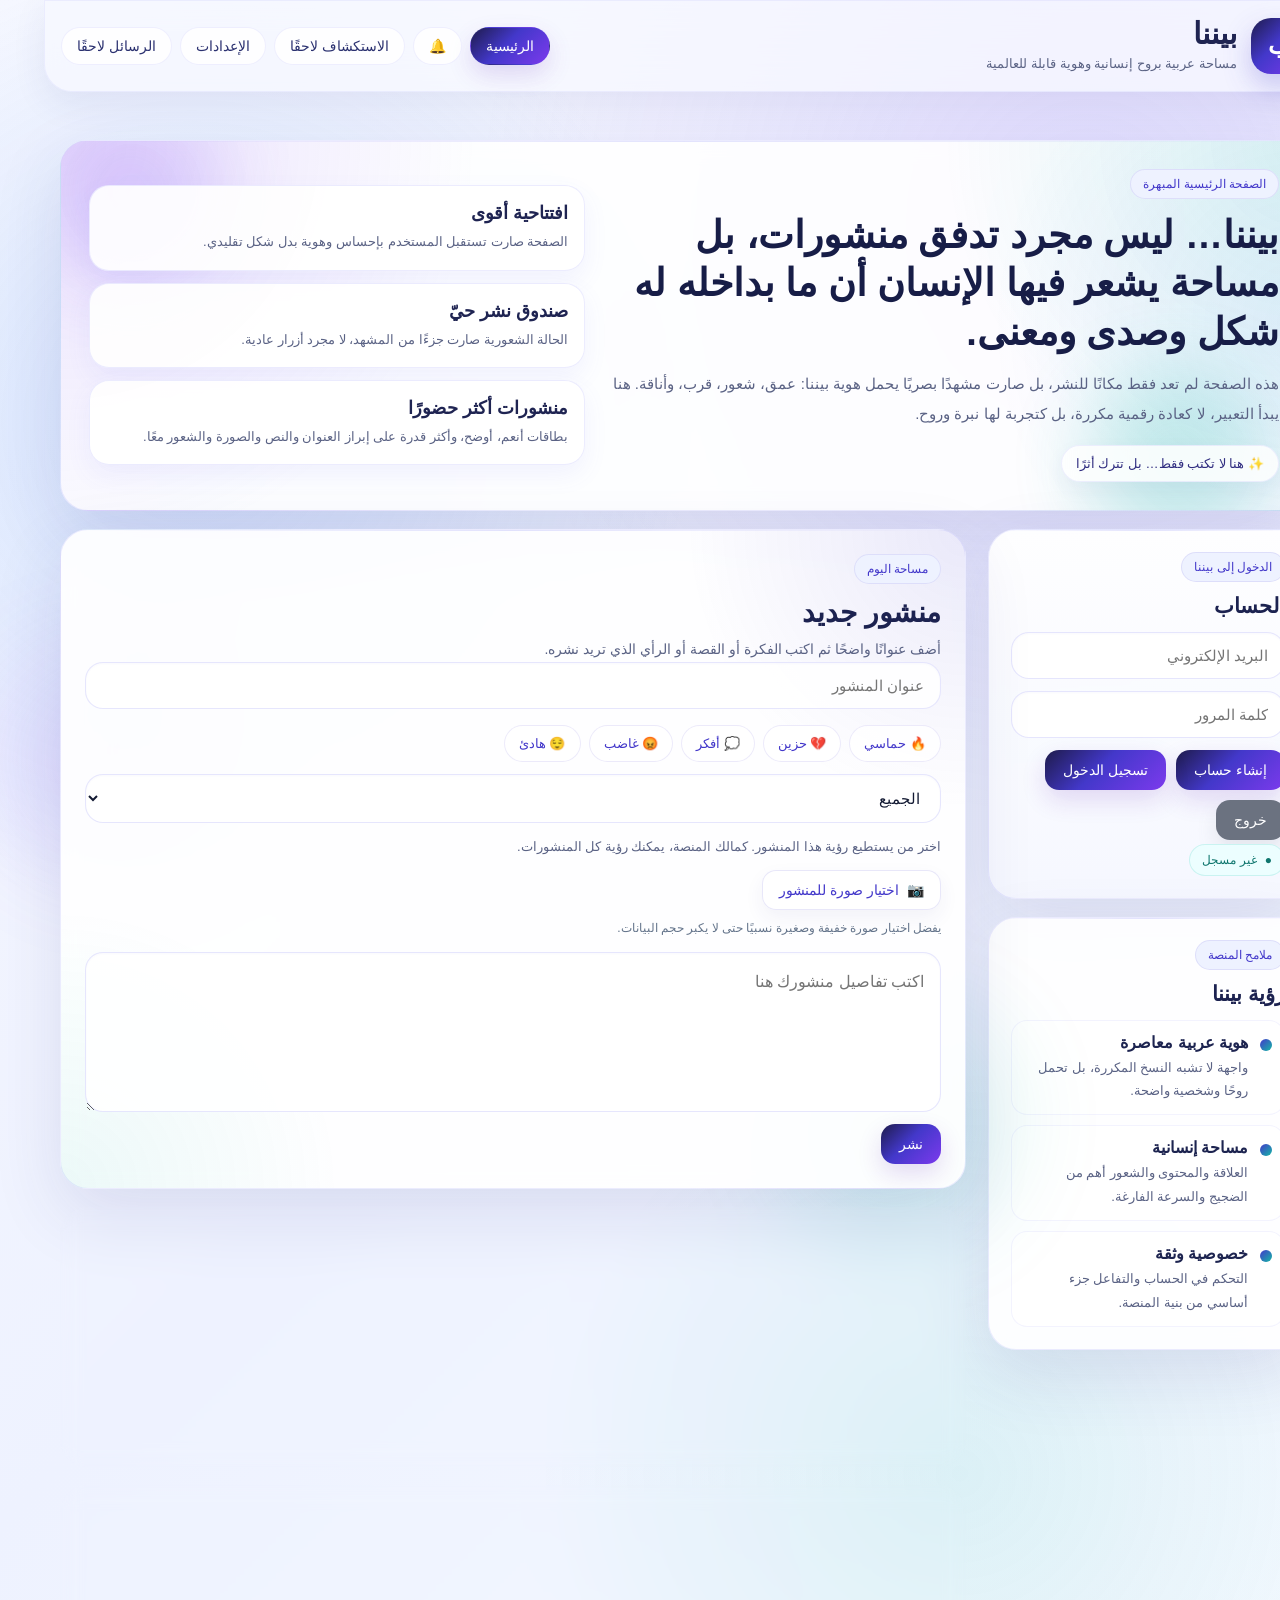
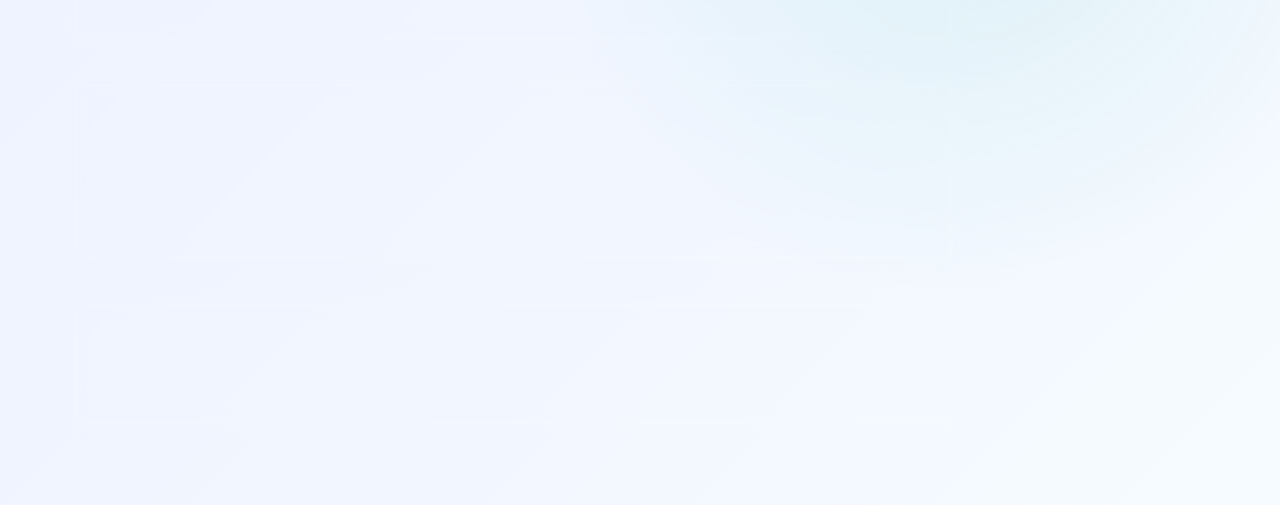
==== commit 7b1a2d5e: "Update index.html" ====
--- a/index.html
+++ b/index.html
@@ -1759,7 +1759,7 @@
           alert("تم إنشاء الحساب");
         })
         .catch(function(error) {
-          alert(error.message);
+          console.log(error.message);
         });
     }
 
@@ -1774,7 +1774,7 @@
 
       auth.signInWithEmailAndPassword(email, password)
         .catch(function(error) {
-          alert(error.message);
+          console.log(error.message);
         });
     }
 
@@ -3375,6 +3375,20 @@
     updateImagePreview();
     updateNotificationBadge();
   </script>
-
+<script src="feed.js"></script>
+<script src="notifications.js"></script>
+
+<div id="notificationsBox"></div>
+<script>
+
+window.addEventListener("unhandledrejection", function(event) {
+  console.log("Promise Error hidden:", event.reason);
+  event.preventDefault();
+});
+</script>
+<script>
+window.alert = function() {};
+</script>
+<script src="reactions.js"></script>
 </body>
 </html>
--- a/style.css
+++ b/style.css
@@ -1,117 +1,141 @@
-/* ====== إعداد عام ====== */
+/* ===== إعداد عام ===== */
 body {
-  font-family: Tahoma, Arial, sans-serif;
-  background: #f0f2f5;
-  margin: 0;
-  padding: 0;
+font-family: Tahoma, Arial, sans-serif;
+background: #f5f7fb;
+margin: 0;
+padding: 0;
 }
 
-/* ====== الحاوية الرئيسية ====== */
+/* ===== الحاوية ===== */
 .container {
-  width: 600px;
-  margin: 40px auto;
+max-width: 600px;
+margin: auto;
+padding: 20px;
 }
 
-/* ====== البوست ====== */
-.post {
-  background: #ffffff;
-  padding: 16px;
-  margin-bottom: 20px;
-  border-radius: 12px;
-  box-shadow: 0 2px 10px rgba(0,0,0,0.06);
-  border: 1px solid #eee;
+/* ===== كارد المنشور ===== */
+.post-card {
+background: #fff;
+border-radius: 16px;
+padding: 15px;
+margin-bottom: 20px;
+box-shadow: 0 4px 12px rgba(0,0,0,0.08);
 }
 
-/* اسم المستخدم */
-.post h3 {
-  margin: 0;
-  font-size: 15px;
-  color: #050505;
+/* ===== الهيدر ===== */
+.post-header {
+display: flex;
+align-items: center;
+margin-bottom: 10px;
 }
 
-/* نص المنشور */
-.post p {
-  margin: 10px 0;
-  font-size: 14px;
-  line-height: 1.6;
+.avatar {
+width: 40px;
+height: 40px;
+background: #4a6cf7;
+color: #fff;
+display: flex;
+align-items: center;
+justify-content: center;
+border-radius: 50%;
+margin-left: 10px;
+font-weight: bold;
+font-size: 16px;
 }
 
-/* زر اللايك */
-.post button {
-  background: #e4e6eb;
-  border: none;
-  padding: 6px 12px;
-  border-radius: 6px;
-  cursor: pointer;
-  margin-top: 5px;
-  font-size: 13px;
+.user-info {
+display: flex;
+flex-direction: column;
 }
 
-.post button:hover {
-  background: #d8dadf;
+.username {
+font-weight: bold;
+font-size: 15px;
 }
 
-/* ====== صندوق التعليق ====== */
-.comment-box {
-  display: flex;
-  gap: 6px;
-  margin-top: 12px;
+.date {
+font-size: 12px;
+color: gray;
 }
 
-/* حقل الإدخال */
-.comment-box input {
-  flex: 1;
-  padding: 8px 10px;
-  border-radius: 20px;
-  border: 1px solid #ddd;
-  outline: none;
+/* ===== النص ===== */
+.post-content {
+margin: 10px 0;
+font-size: 15px;
+line-height: 1.6;
 }
 
-/* زر الإرسال */
-.comment-box button {
-  background: #1877f2;
-  color: white;
-  border: none;
-  padding: 8px 14px;
-  border-radius: 20px;
-  cursor: pointer;
-  font-size: 13px;
+/* ===== الصورة ===== */
+.post-image {
+width: 100%;
+border-radius: 12px;
+margin-top: 10px;
 }
 
-.comment-box button:hover {
-  background: #166fe5;
+/* ===== الأزرار ===== */
+.post-actions {
+margin-top: 10px;
 }
 
-/* ====== التعليقات ====== */
-.comments {
-  margin-top: 12px;
+.post-actions button {
+background: #4a6cf7;
+color: white;
+border: none;
+padding: 8px 14px;
+border-radius: 10px;
+cursor: pointer;
+font-size: 14px;
 }
 
-/* تعليق واحد */
-.comment {
-  background: #f0f2f5;
-  padding: 8px 12px;
-  border-radius: 12px;
-  margin-top: 6px;
-  font-size: 14px;
+.post-actions button:hover {
+background: #3b5ae0;
 }
 
-/* اسم المستخدم داخل التعليق */
-.comment strong {
-  display: block;
-  font-size: 13px;
-  color: #050505;
-  margin-bottom: 2px;
+/* ===== التعليقات ===== */
+.comments-section {
+margin-top: 15px;
+background: #f0f3fa;
+padding: 10px;
+border-radius: 10px;
 }
 
-/* نص التعليق */
-.comment span {
-  display: block;
+/* إضافة تعليق */
+.add-comment {
+display: flex;
+gap: 8px;
+margin-bottom: 10px;
 }
 
-/* ====== الوقت ====== */
-.time {
-  font-size: 11px;
-  color: gray;
-  margin-top: 10px;
+.add-comment input {
+flex: 1;
+padding: 8px;
+border-radius: 8px;
+border: 1px solid #ccc;
 }
+
+.add-comment button {
+background: #4a6cf7;
+color: white;
+border: none;
+padding: 8px 12px;
+border-radius: 8px;
+cursor: pointer;
+}
+
+/* التعليق نفسه */
+.comment {
+background: white;
+padding: 8px;
+border-radius: 8px;
+margin-bottom: 6px;
+font-size: 14px;
+}
+
+/* ===== تحسينات عامة ===== */
+button {
+transition: 0.2s;
+}
+
+button:hover {
+opacity: 0.9;
+}
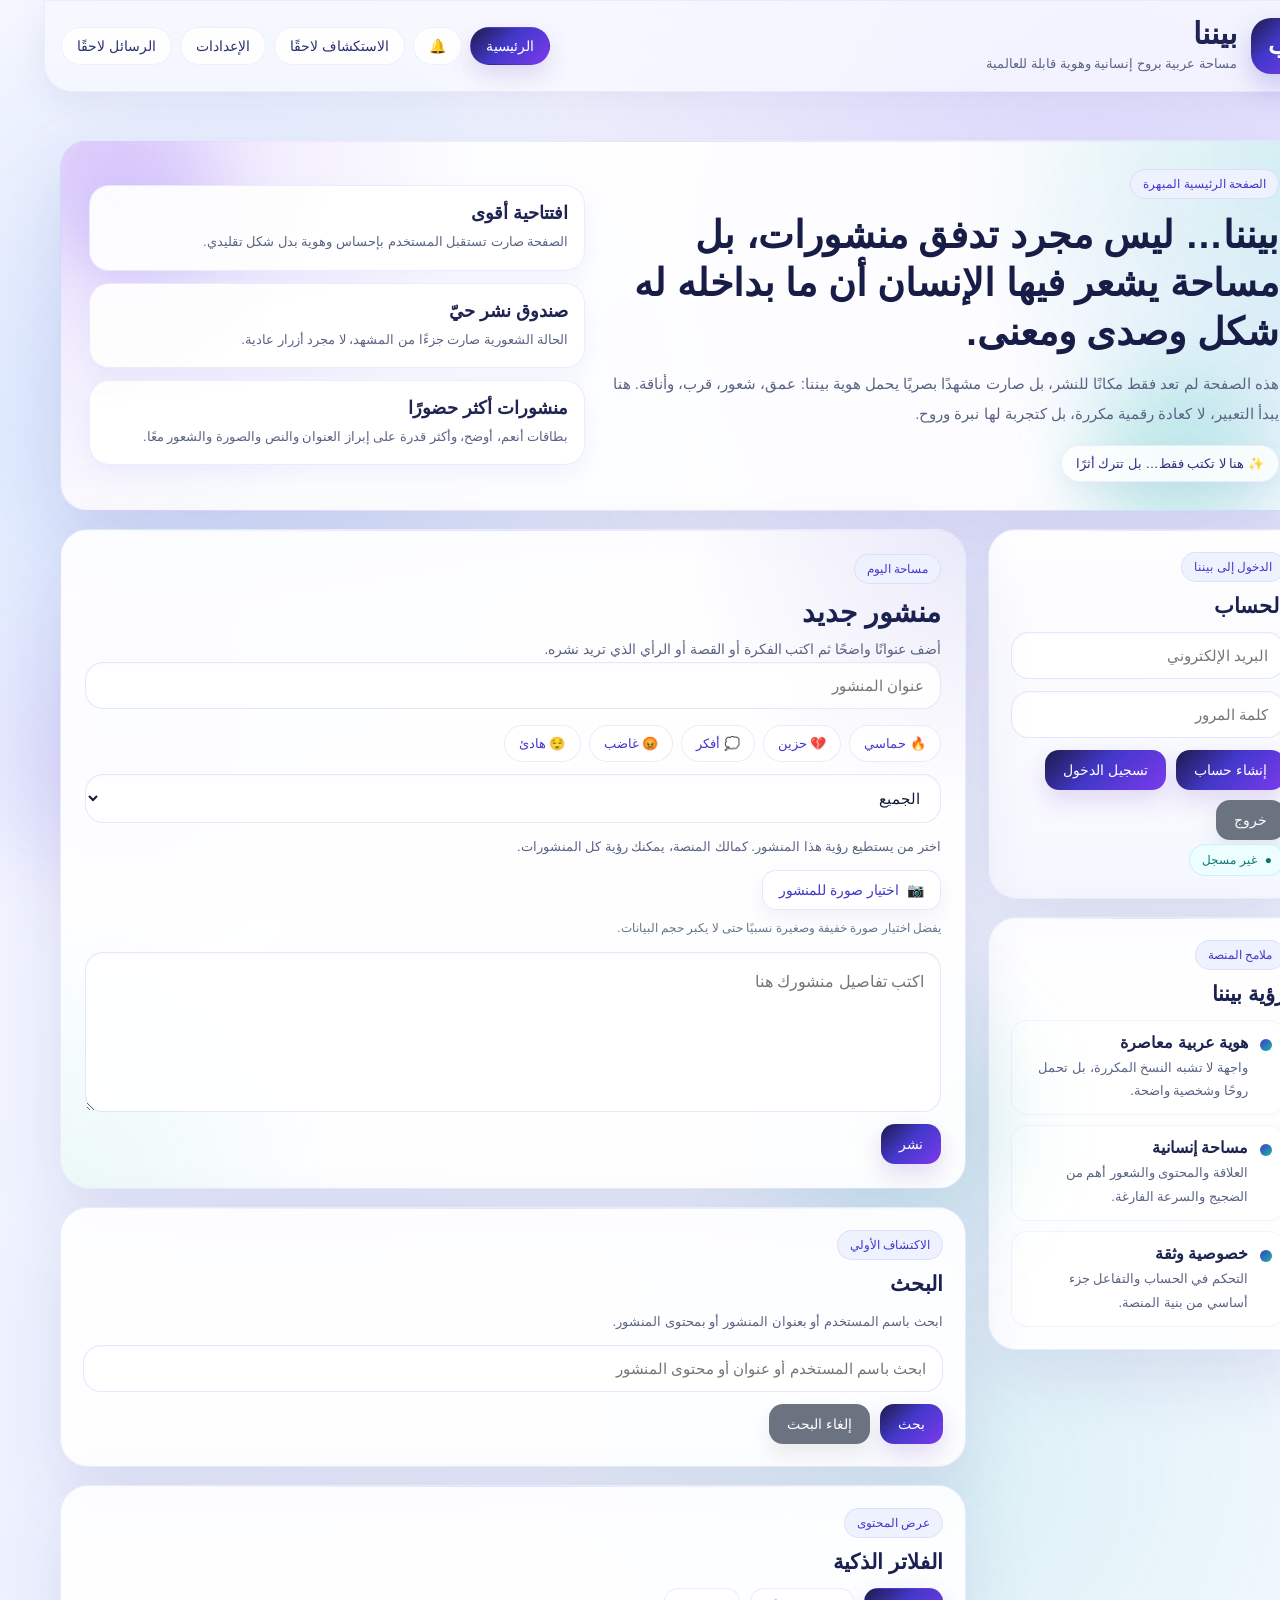
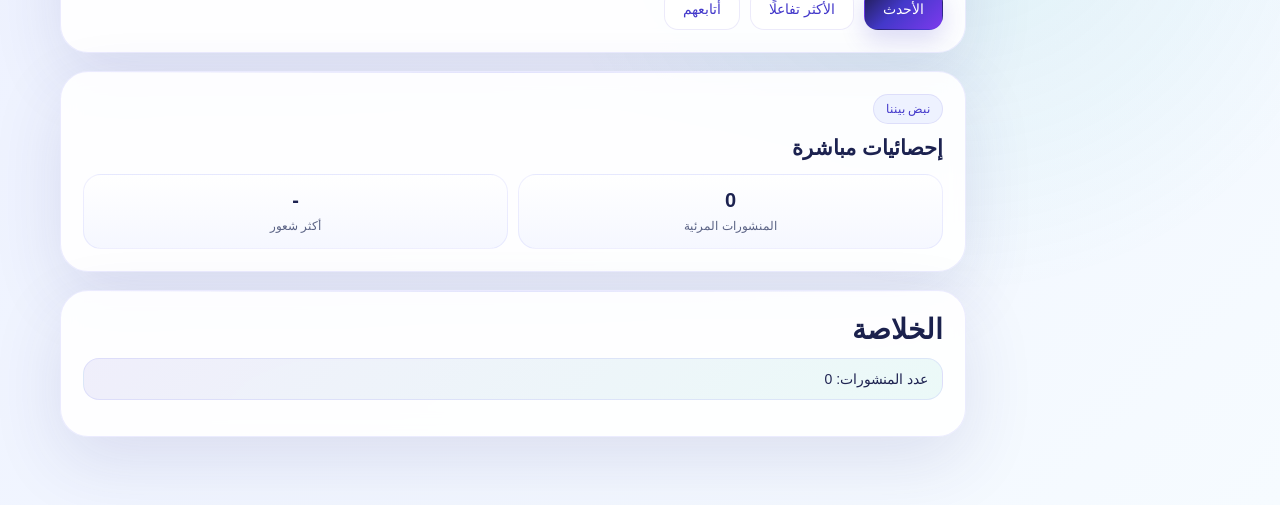
==== commit dc18445f: "Update index.html" ====
--- a/index.html
+++ b/index.html
@@ -3375,7 +3375,7 @@
     updateImagePreview();
     updateNotificationBadge();
   </script>
-<script src="feed.js"></script>
+<script src="feed_v2.js"></script>
 <script src="notifications.js"></script>
 
 <div id="notificationsBox"></div>
